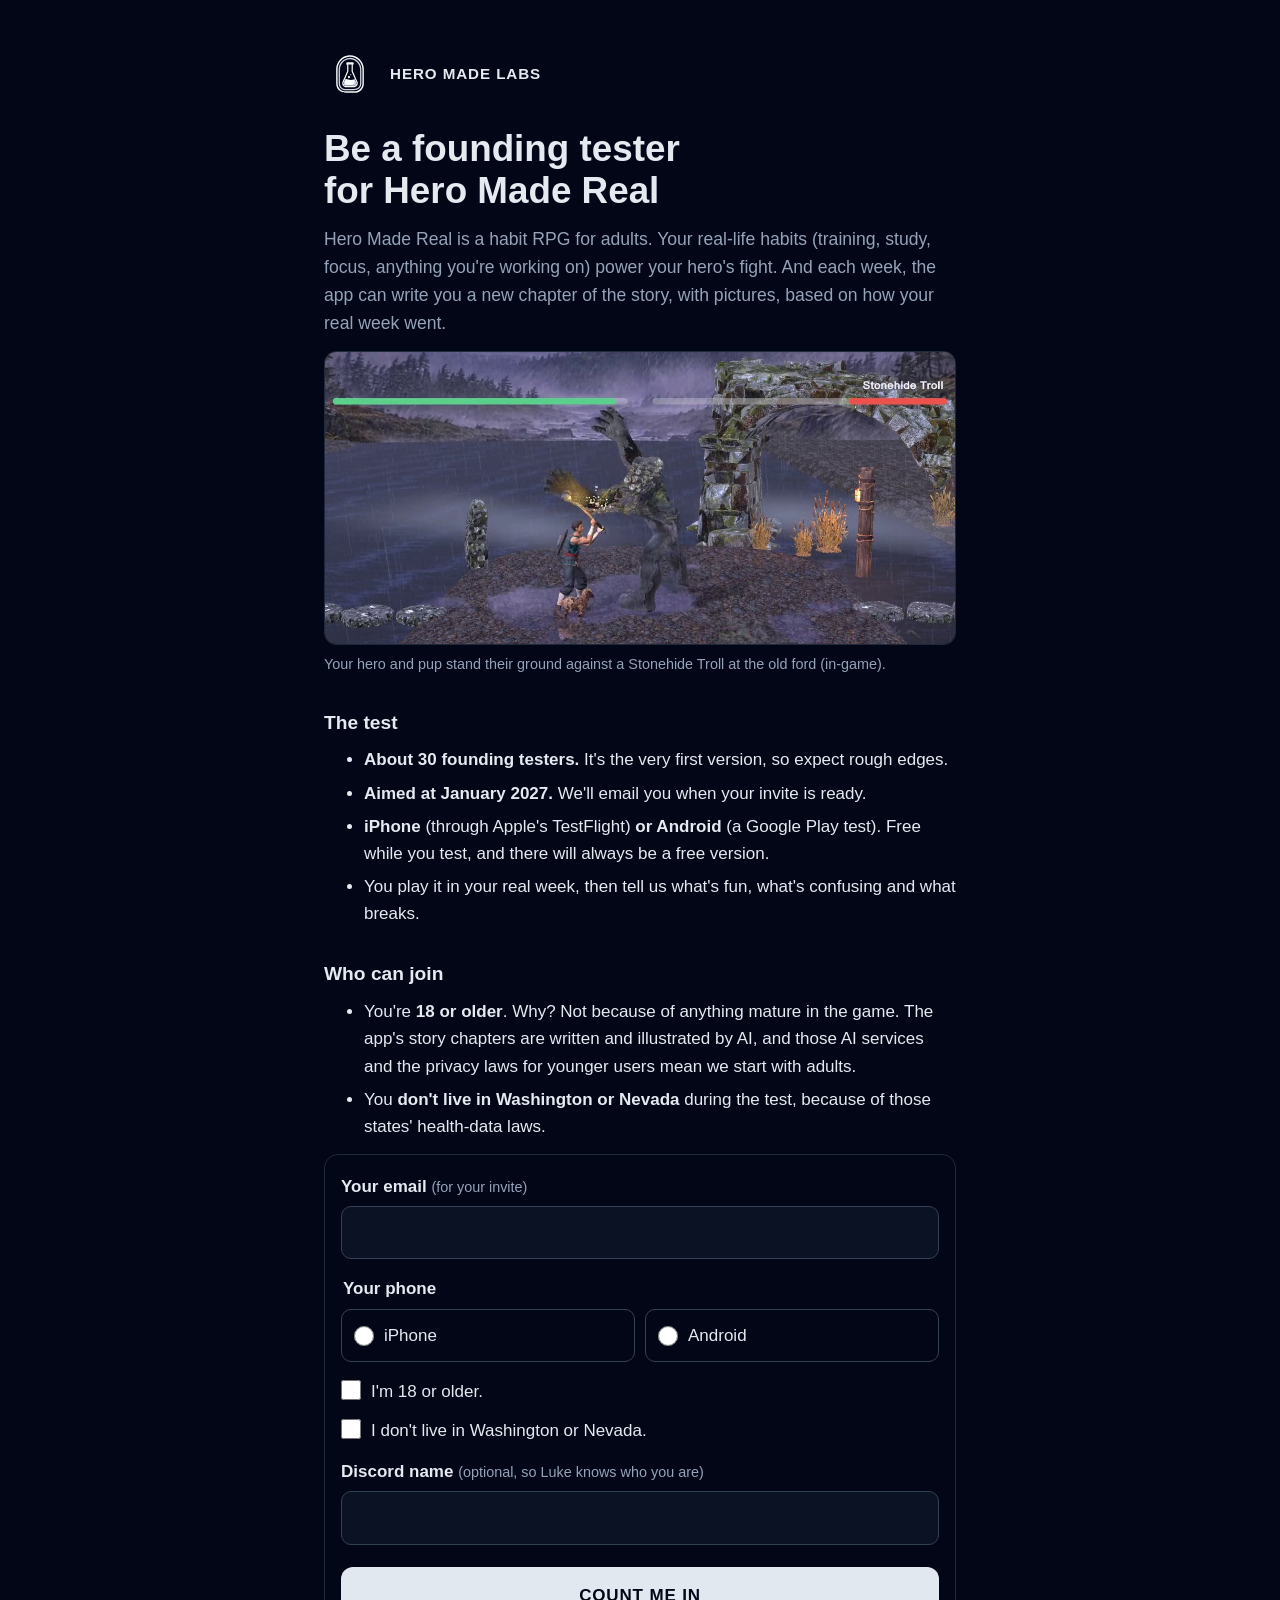
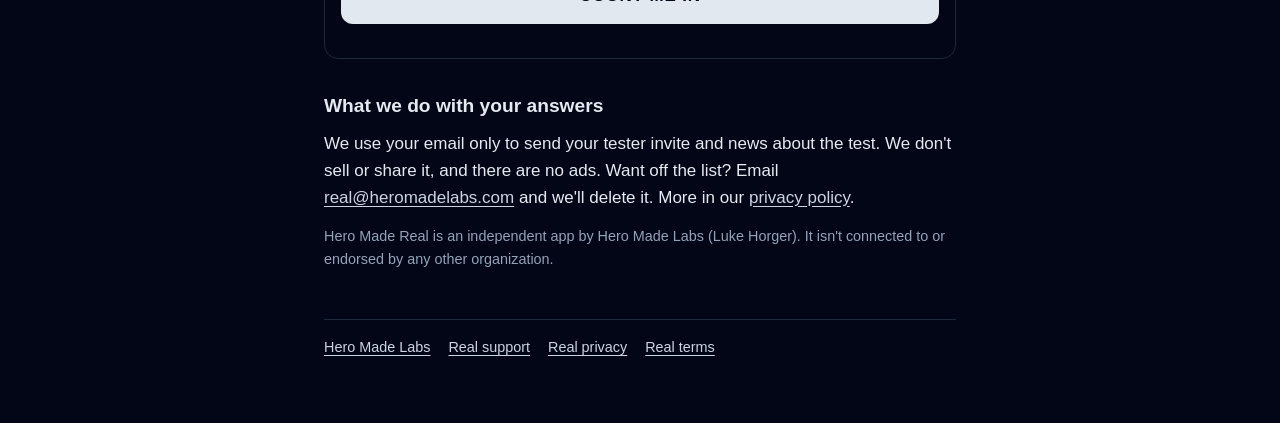
==== real/alpha/index.html @ bc141155 "Real alpha page: there will always be a free version Co-Authored-By: Claude Opus 5.5 <noreply@anthro" ====
<!doctype html>
<html lang="en">
<head>
<meta charset="utf-8">
<meta name="viewport" content="width=device-width, initial-scale=1, viewport-fit=cover">
<title>Hero Made Real: Founding Alpha Testers</title>
<meta name="description" content="Be one of about 30 founding testers for Hero Made Real, a habit RPG for adults. iPhone or Android, aimed at January 2027.">
<link rel="icon" href="/assets/labs-256.png">
<link rel="stylesheet" href="/assets/site.css">
<style>
  .shot { margin: 8px 0 22px; }
  .shot img { width: 100%; height: auto; display: block; border-radius: 12px; border: 1px solid var(--line); }
  .shot figcaption { color: var(--muted); font-size: .9rem; margin-top: 8px; }
  form.signup { border: 1px solid var(--line); border-radius: 14px; padding: 18px 16px 20px; margin: 8px 0 24px; scroll-margin-top: 24px; }
  .field { margin: 0 0 16px; }
  .field > label, fieldset legend { display: block; font-weight: 700; margin-bottom: 6px; }
  .hint { color: var(--muted); font-size: .9rem; font-weight: 400; }
  input[type=email], input[type=text] { width: 100%; font: inherit; color: var(--fg); background: #0b1224; border: 1px solid #334155; border-radius: 10px; padding: 12px 12px; }
  input[type=email]:focus, input[type=text]:focus { outline: 2px solid var(--accent); outline-offset: 1px; }
  fieldset { border: 0; padding: 0; margin: 0 0 16px; }
  .choices { display: flex; gap: 10px; flex-wrap: wrap; }
  .choice { flex: 1 1 140px; display: flex; align-items: center; gap: 10px; border: 1px solid #334155; border-radius: 10px; padding: 12px; cursor: pointer; }
  .check { display: flex; align-items: flex-start; gap: 10px; margin: 0 0 12px; cursor: pointer; }
  .check input, .choice input { width: 20px; height: 20px; margin: 2px 0 0; accent-color: var(--accent); flex: none; }
  .hp { position: absolute; left: -9999px; width: 1px; height: 1px; overflow: hidden; }
  button { width: 100%; font: inherit; font-weight: 800; letter-spacing: .05em; text-transform: uppercase; color: var(--bg); background: var(--accent); border: 0; border-radius: 12px; padding: 15px 16px; cursor: pointer; margin-top: 6px; }
  button:disabled { opacity: .6; cursor: wait; }
  .msg { margin-top: 12px; font-size: .95rem; }
  .msg.err { color: #fca5a5; }
  .done { border: 1px solid #166534; background: #052e16; color: #dcfce7; border-radius: 14px; padding: 18px 16px; margin: 8px 0 24px; scroll-margin-top: 24px; }
  .done strong { display: block; font-size: 1.15rem; margin-bottom: 4px; }
</style>
</head>
<body>
<main class="doc">
  <a class="brand" href="/"><img src="/assets/labs.svg" alt=""><span>Hero Made Labs</span></a>
  <h1>Be a founding tester for Hero Made Real</h1>
  <p class="lede">Hero Made Real is a habit RPG for adults. Your real-life habits (training, study, focus, anything you're working on) power your hero's fight. And each week, the app can write you a new chapter of the story, with pictures, based on how your real week went.</p>

  <figure class="shot">
    <img src="/assets/real-alpha-old-ford.jpg" width="1200" height="555" alt="A hero and a pup face a Stonehide Troll at an old river ford, in-game.">
    <figcaption>Your hero and pup stand their ground against a Stonehide Troll at the old ford (in-game).</figcaption>
  </figure>

  <h2>The test</h2>
  <ul>
    <li><strong>About 30 founding testers.</strong> It's the very first version, so expect rough edges.</li>
    <li><strong>Aimed at January 2027.</strong> We'll email you when your invite is ready.</li>
    <li><strong>iPhone</strong> (through Apple's TestFlight) <strong>or Android</strong> (a Google Play test). Free while you test, and there will always be a free version.</li>
    <li>You play it in your real week, then tell us what's fun, what's confusing and what breaks.</li>
  </ul>

  <h2>Who can join</h2>
  <ul>
    <li>You're <strong>18 or older</strong>. Why? Not because of anything mature in the game. The app's story chapters are written and illustrated by AI, and those AI services and the privacy laws for younger users mean we start with adults.</li>
    <li>You <strong>don't live in Washington or Nevada</strong> during the test, because of those states' health-data laws.</li>
  </ul>

  <form class="signup" id="signup" novalidate>
    <div class="field">
      <label for="email">Your email <span class="hint">(for your invite)</span></label>
      <input id="email" name="email" type="email" autocomplete="email" inputmode="email" maxlength="200" required>
    </div>
    <fieldset>
      <legend>Your phone</legend>
      <div class="choices">
        <label class="choice"><input type="radio" name="device" value="iPhone" required> iPhone</label>
        <label class="choice"><input type="radio" name="device" value="Android"> Android</label>
      </div>
    </fieldset>
    <label class="check"><input type="checkbox" name="adult" value="yes" required> <span>I'm 18 or older.</span></label>
    <label class="check"><input type="checkbox" name="state" value="yes" required> <span>I don't live in Washington or Nevada.</span></label>
    <div class="field" style="margin-top:14px">
      <label for="handle">Discord name <span class="hint">(optional, so Luke knows who you are)</span></label>
      <input id="handle" name="handle" type="text" maxlength="60" autocomplete="off">
    </div>
    <div class="hp" aria-hidden="true"><label>Leave empty <input type="text" name="website" tabindex="-1" autocomplete="off"></label></div>
    <button type="submit" id="send">Count me in</button>
    <p class="msg" id="msg" role="status" aria-live="polite"></p>
  </form>

  <h2>What we do with your answers</h2>
  <p>We use your email only to send your tester invite and news about the test. We don't sell or share it, and there are no ads. Want off the list? Email <a href="mailto:real@heromadelabs.com">real@heromadelabs.com</a> and we'll delete it. More in our <a href="/real/privacy">privacy policy</a>.</p>
  <p class="meta">Hero Made Real is an independent app by Hero Made Labs (Luke Horger). It isn't connected to or endorsed by any other organization.</p>

  <footer><a href="/">Hero Made Labs</a><a href="/real/support">Real support</a><a href="/real/privacy">Real privacy</a><a href="/real/terms">Real terms</a></footer>
</main>
<script>
(function () {
  // Set to the Apps Script web app URL after Luke deploys it (site/drafts/real-alpha-signup-steps.md).
  var ENDPOINT = "https://script.google.com/macros/s/AKfycbxxy-YnBTpzQmFVnXXeDS74-wv6Cw_K1r2LDIna5TyP2qIZPCT2AfkMNe4zVRfI7ucT/exec";
  var form = document.getElementById("signup");
  var btn = document.getElementById("send");
  var msg = document.getElementById("msg");
  var ref = (new URLSearchParams(location.search).get("ref") || "direct").replace(/[^a-z0-9_-]/gi, "").slice(0, 40) || "direct";

  function fail(text, el) {
    msg.className = "msg err";
    msg.textContent = text;
    if (el) el.focus();
    msg.scrollIntoView({ block: "center", behavior: "smooth" });
  }

  form.addEventListener("submit", function (e) {
    e.preventDefault();
    if (btn.disabled) return;
    var email = form.email.value.trim();
    var device = form.querySelector("input[name=device]:checked");
    if (!/^[^\s@]+@[^\s@]+\.[^\s@]{2,}$/.test(email)) return fail("Please enter a valid email.", form.email);
    if (!device) return fail("Please pick iPhone or Android.");
    if (!form.adult.checked) return fail("The test is for adults 18 and older.", form.adult);
    if (!form.state.checked) return fail("Sorry, testers can't live in Washington or Nevada during this test.", form.state);

    var body = new URLSearchParams({
      email: email, device: device.value, adult: "yes", state: "yes",
      handle: form.handle.value.trim().slice(0, 60), ref: ref, website: form.website.value
    });
    btn.disabled = true;
    btn.textContent = "Sending…";
    msg.className = "msg";
    msg.textContent = "";

    fetch(ENDPOINT, { method: "POST", body: body })
      .then(function (r) { return r.json(); })
      .then(function (d) {
        if (!d || !d.ok) throw new Error((d && d.error) || "error");
        var box = document.createElement("div");
        box.className = "done";
        box.setAttribute("role", "status");
        box.setAttribute("tabindex", "-1");
        box.innerHTML = "<strong>You're on the list. Welcome, hero.</strong>" +
          (d.already ? "You were already signed up, so no need to do it again." : "We'll email you when your invite is ready. No need to sign up again.");
        form.replaceWith(box);
        if (document.activeElement) document.activeElement.blur();
        box.scrollIntoView({ block: "center", behavior: "smooth" });
        box.focus({ preventScroll: true });
      })
      .catch(function () {
        btn.disabled = false;
        btn.textContent = "Count me in";
        fail("That didn't go through. Please try again, or email real@heromadelabs.com.");
      });
  });
})();
</script>
</body>
</html>
---- assets/site.css ----
/* heromadelabs.com: one quiet column on the family's near-black, with the Labs silver accent. */
:root { --bg: #020617; --fg: #e5e9f0; --muted: #94a3b8; --line: #1e293b; --accent: #e2e8f0; --link: #cbd5e1; }
* { box-sizing: border-box; }
html { -webkit-text-size-adjust: 100%; }
body { margin: 0; background: var(--bg); color: var(--fg); font: 17px/1.6 -apple-system, BlinkMacSystemFont, "Segoe UI", Inter, sans-serif; }
main { max-width: 42rem; margin: 0 auto; padding: 48px max(20px, env(safe-area-inset-right, 0px)) 64px max(20px, env(safe-area-inset-left, 0px)); }
a { color: var(--link); text-underline-offset: 3px; }
a:focus-visible { outline: 2px solid var(--accent); outline-offset: 2px; }
.brand { display: flex; align-items: center; gap: 14px; margin-bottom: 28px; text-decoration: none; color: var(--fg); }
.brand img { width: 52px; height: 52px; border-radius: 12px; }
.brand span { font-weight: 800; letter-spacing: .06em; text-transform: uppercase; font-size: .95rem; }
h1 { font-size: clamp(1.7rem, 5vw, 2.3rem); line-height: 1.15; margin: 0 0 12px; text-wrap: balance; }
h2 { font-size: 1.2rem; margin: 32px 0 8px; }
h3 { font-size: 1.02rem; margin: 22px 0 6px; }
p, ul, ol { margin: 0 0 14px; }
li { margin-bottom: 6px; }
.lede { color: var(--muted); font-size: 1.1rem; }
.meta { color: var(--muted); font-size: .9rem; }
.apps { list-style: none; padding: 0; display: grid; gap: 12px; margin: 24px 0; }
.apps li { border: 1px solid var(--line); border-radius: 12px; padding: 14px 16px; }
.apps b { display: block; }
footer { margin-top: 48px; padding-top: 16px; border-top: 1px solid var(--line); color: var(--muted); font-size: .9rem; display: flex; flex-wrap: wrap; gap: 6px 18px; }
.doc ul ul { margin: 6px 0 0; }
.table { overflow-x: auto; margin: 0 0 16px; }
.table table { border-collapse: collapse; width: 100%; font-size: .92rem; }
.table th, .table td { border: 1px solid var(--line); padding: 8px 10px; text-align: left; vertical-align: top; }
.table th { color: var(--accent); }
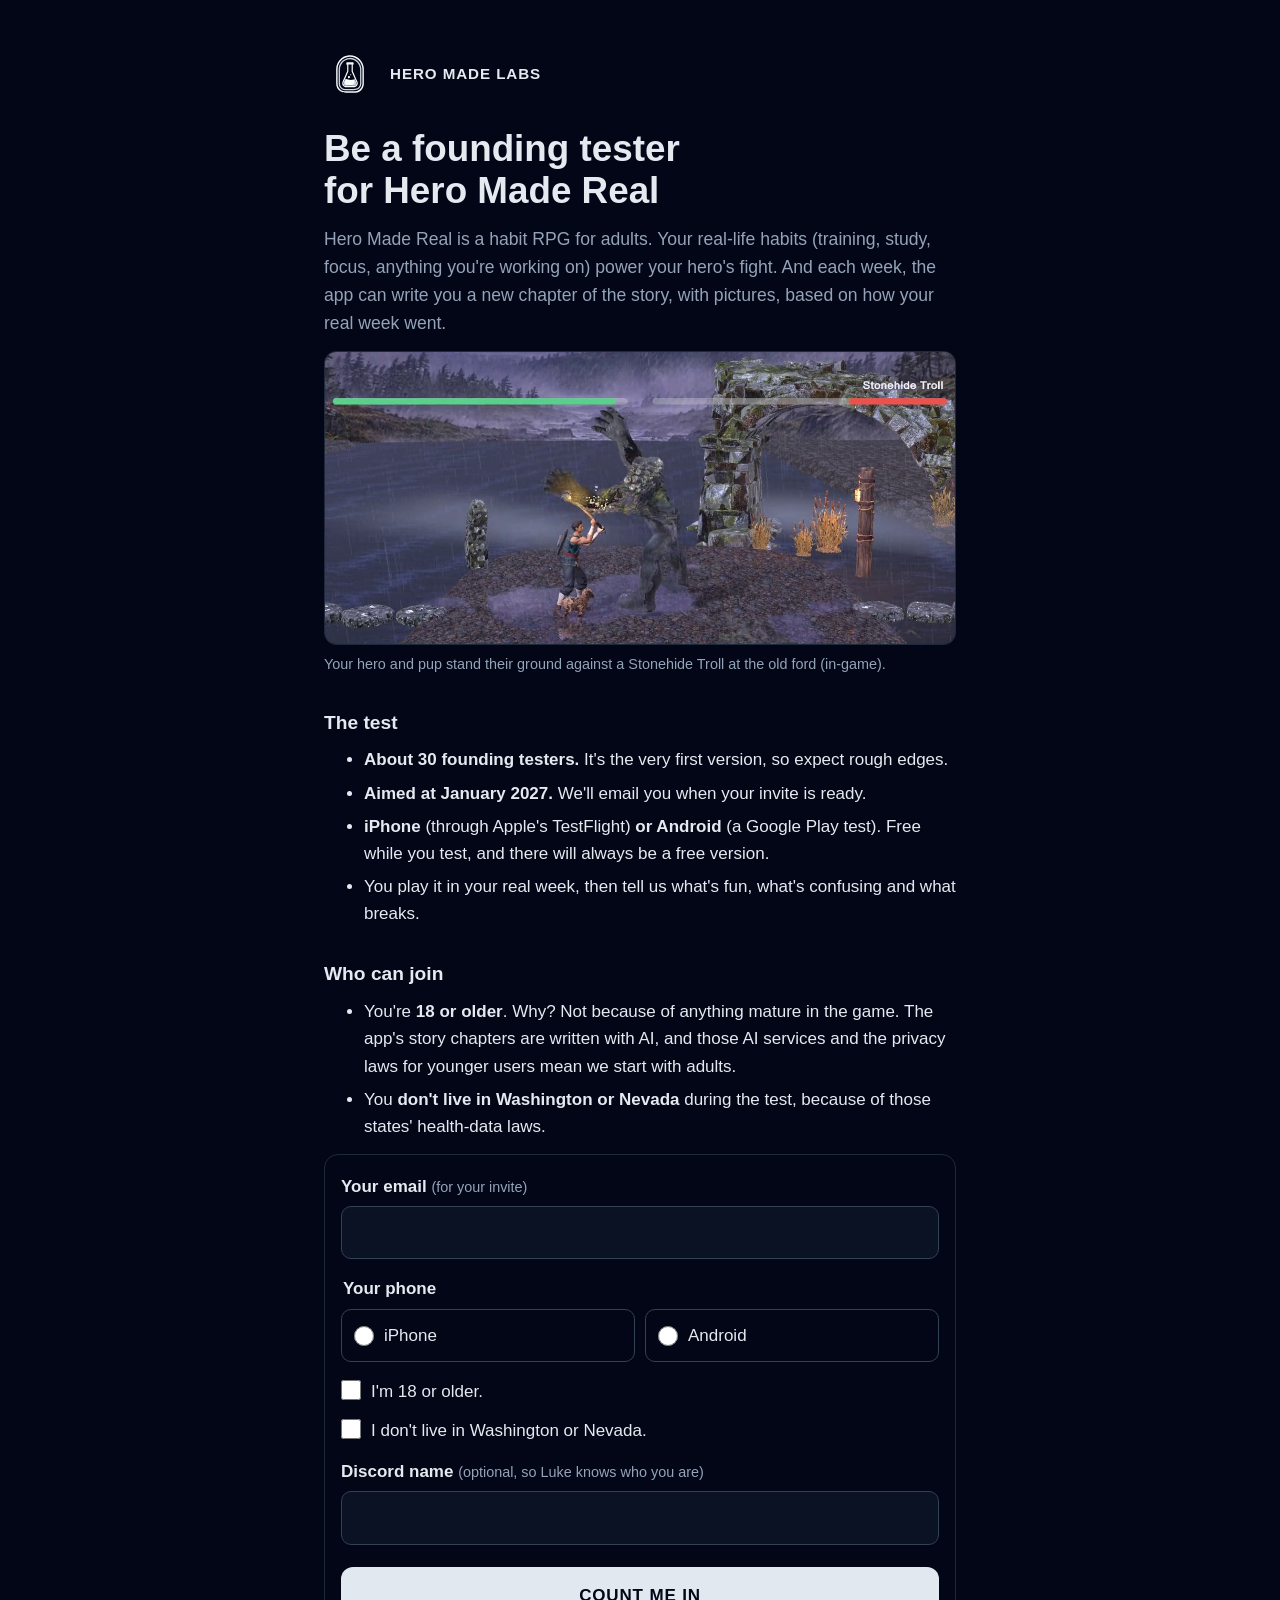
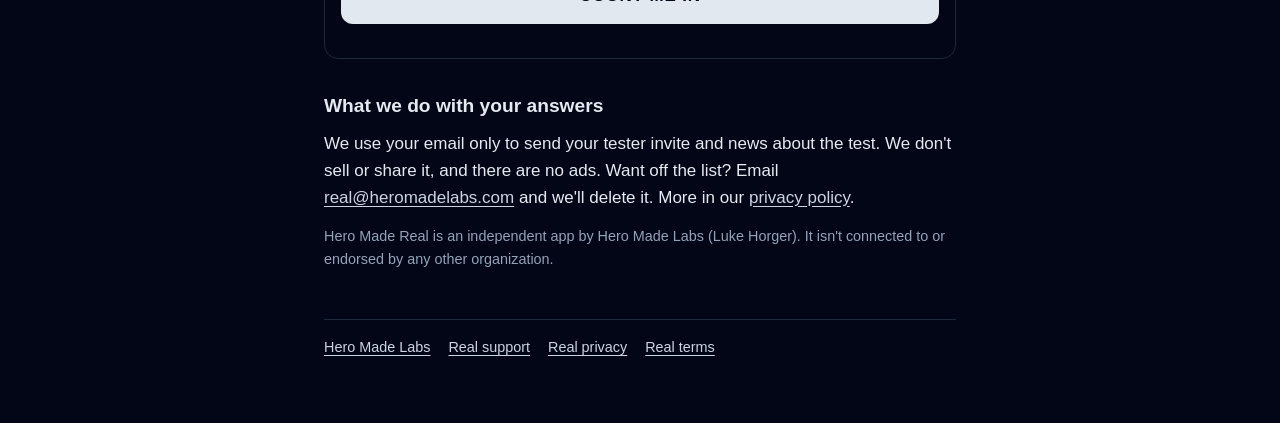
==== commit 3feef562: "Real alpha page: story chapters are written with AI Co-Authored-By: Claude Opus 5.5 <noreply@anthrop" ====
--- a/real/alpha/index.html
+++ b/real/alpha/index.html
@@ -52,7 +52,7 @@
 
   <h2>Who can join</h2>
   <ul>
-    <li>You're <strong>18 or older</strong>. Why? Not because of anything mature in the game. The app's story chapters are written and illustrated by AI, and those AI services and the privacy laws for younger users mean we start with adults.</li>
+    <li>You're <strong>18 or older</strong>. Why? Not because of anything mature in the game. The app's story chapters are written with AI, and those AI services and the privacy laws for younger users mean we start with adults.</li>
     <li>You <strong>don't live in Washington or Nevada</strong> during the test, because of those states' health-data laws.</li>
   </ul>
 
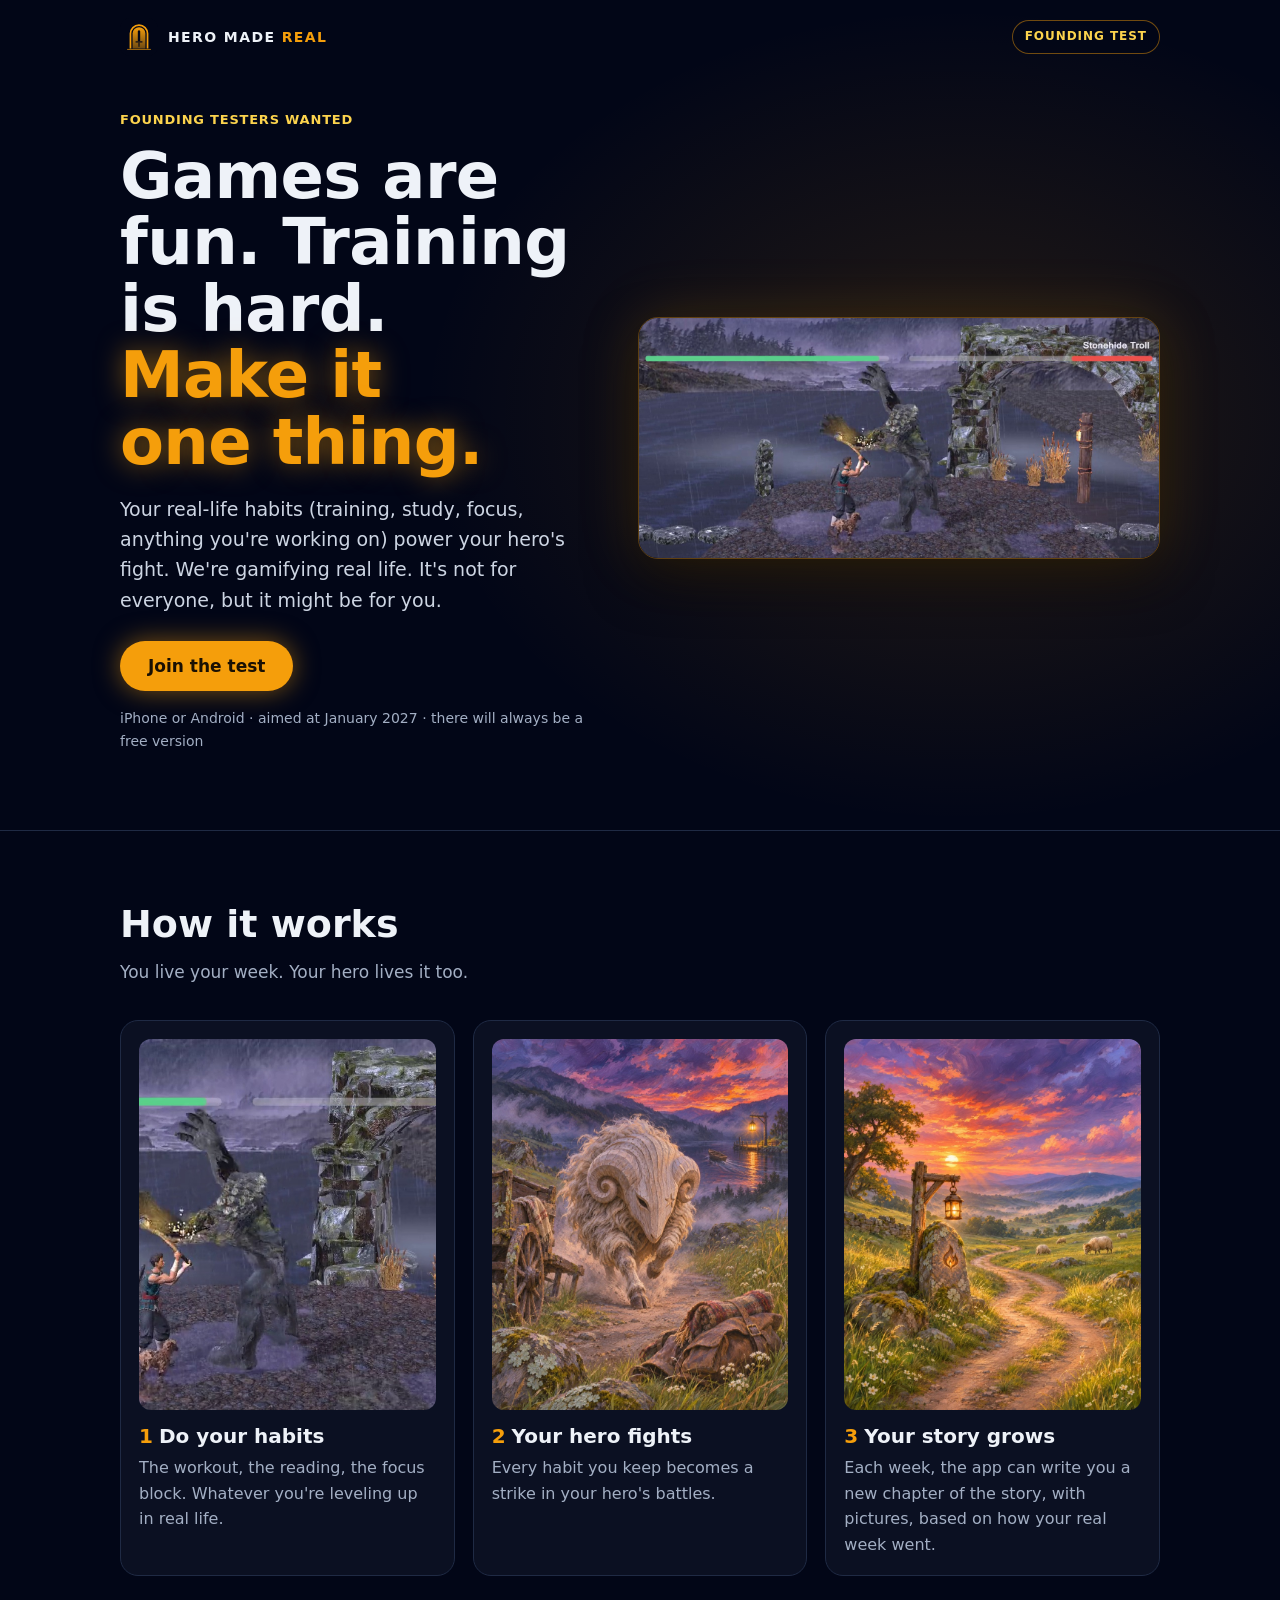
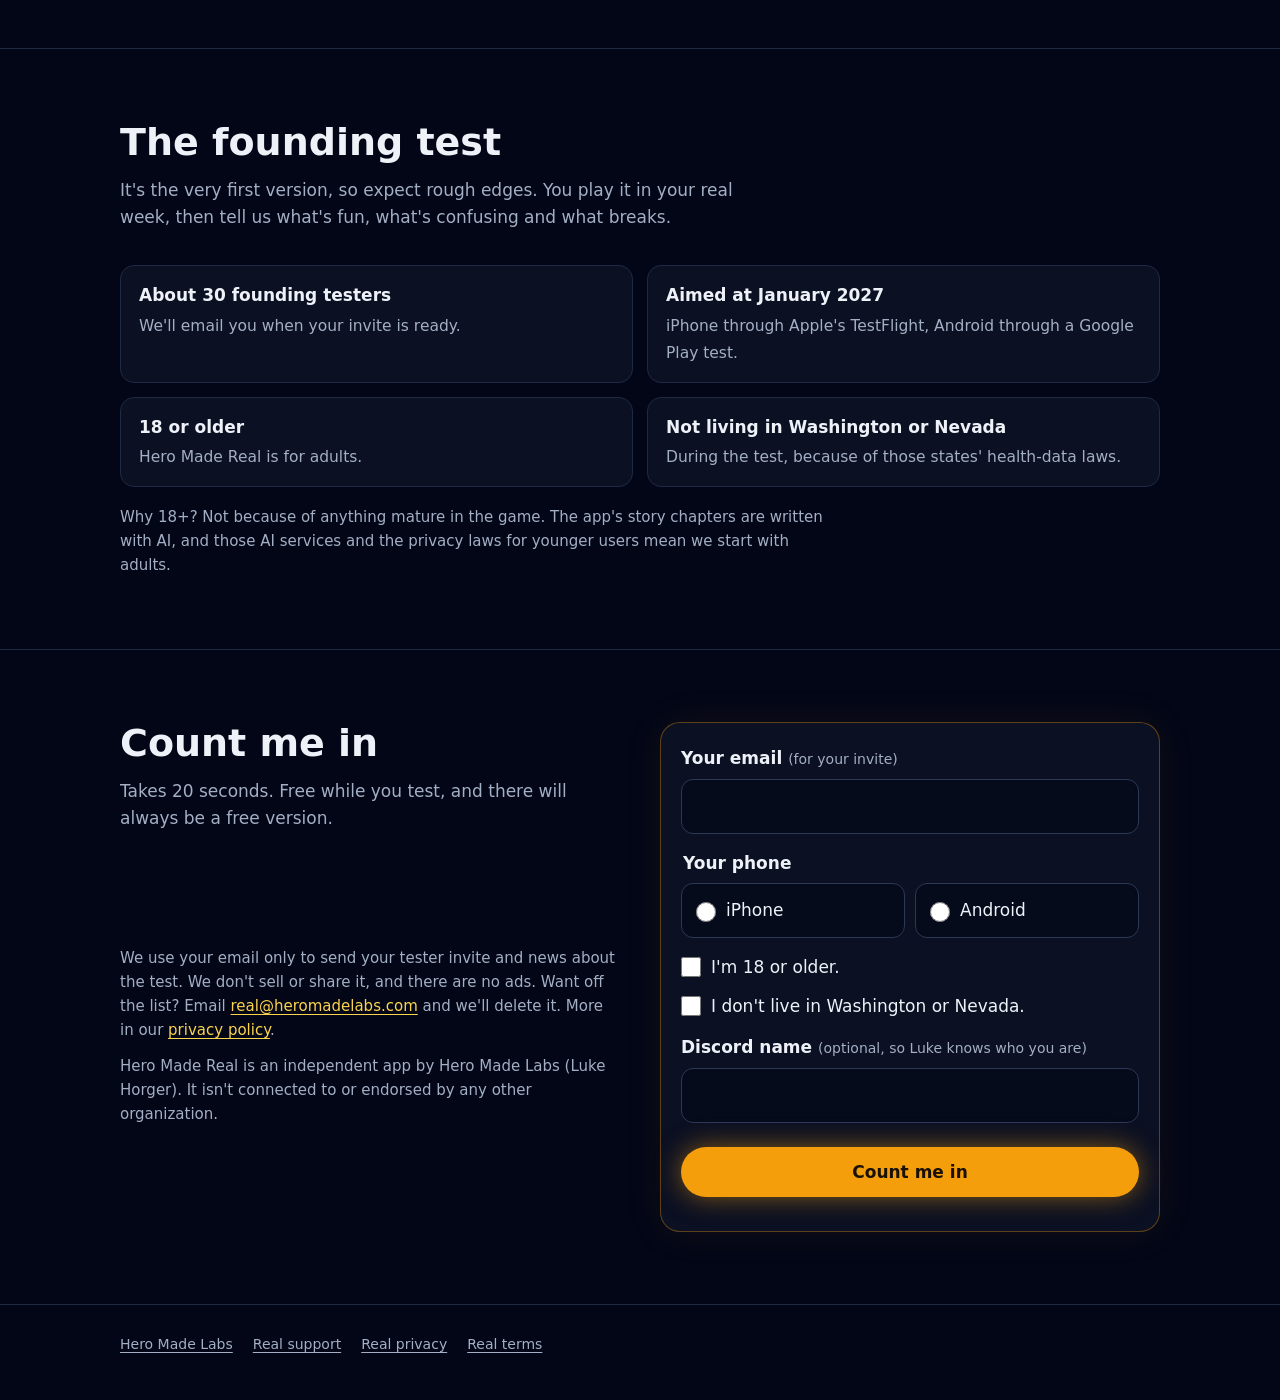
==== commit bfa5779a: "Real alpha page: redesign in Real gold with fight hero, how-it-works cards and form card Co-Authored" ====
--- a/real/alpha/index.html
+++ b/real/alpha/index.html
@@ -3,91 +3,208 @@
 <head>
 <meta charset="utf-8">
 <meta name="viewport" content="width=device-width, initial-scale=1, viewport-fit=cover">
-<title>Hero Made Real: Founding Alpha Testers</title>
-<meta name="description" content="Be one of about 30 founding testers for Hero Made Real, a habit RPG for adults. iPhone or Android, aimed at January 2027.">
+<title>Hero Made Real: Founding Testers</title>
+<meta name="description" content="Games are fun. Training your body and mind can be hard. Hero Made Real makes your real-life habits power your hero. Be one of about 30 founding testers.">
+<meta property="og:title" content="Hero Made Real: founding testers wanted">
+<meta property="og:description" content="Your real-life habits power your hero's fight. iPhone or Android, aimed at January 2027.">
+<meta property="og:image" content="https://heromadelabs.com/real/alpha/img/battle-wide.jpg">
+<meta name="theme-color" content="#020617">
 <link rel="icon" href="/assets/labs-256.png">
-<link rel="stylesheet" href="/assets/site.css">
 <style>
-  .shot { margin: 8px 0 22px; }
-  .shot img { width: 100%; height: auto; display: block; border-radius: 12px; border: 1px solid var(--line); }
-  .shot figcaption { color: var(--muted); font-size: .9rem; margin-top: 8px; }
-  form.signup { border: 1px solid var(--line); border-radius: 14px; padding: 18px 16px 20px; margin: 8px 0 24px; scroll-margin-top: 24px; }
+  :root {
+    --bg: #020617; --panel: #0b1022; --panel2: #0f1630; --line: #1f2a44;
+    --gold: #f59e0b; --gold-soft: #fcd34d; --text: #eef2f8; --muted: #a3afc4;
+  }
+  * { box-sizing: border-box; }
+  @media (prefers-reduced-motion: no-preference) { html { scroll-behavior: smooth; } }
+  html { -webkit-text-size-adjust: 100%; }
+  body { margin: 0; background: var(--bg); color: var(--text); font: 17px/1.6 -apple-system, BlinkMacSystemFont, "SF Pro Text", "Segoe UI", Inter, system-ui, sans-serif; }
+  a { color: var(--gold-soft); text-underline-offset: 3px; }
+  :focus-visible { outline: 3px solid var(--gold-soft); outline-offset: 3px; }
+  .wrap { max-width: 1080px; margin: 0 auto; padding: 0 max(20px, env(safe-area-inset-left, 0px)); }
+
+  header { position: absolute; inset: 0 0 auto 0; z-index: 3; }
+  header .wrap { display: flex; align-items: center; justify-content: space-between; padding-top: 18px; }
+  .mark { display: flex; align-items: center; gap: 10px; color: var(--text); text-decoration: none; }
+  .mark svg { width: 38px; height: 38px; border-radius: 9px; }
+  .wordmark { font-weight: 800; letter-spacing: .1em; font-size: 14px; }
+  .wordmark span { color: var(--gold); }
+  .pill { font-size: 12px; font-weight: 700; letter-spacing: .08em; text-transform: uppercase; color: var(--gold-soft); border: 1px solid rgba(245,158,11,.45); border-radius: 999px; padding: 6px 12px; background: rgba(2,6,23,.55); }
+
+  .hero { position: relative; min-height: 86vh; display: flex; align-items: center; background: radial-gradient(60% 70% at 75% 50%, rgba(245,158,11,.14), transparent 70%); }
+  .hero .wrap { position: relative; width: 100%; padding-top: 110px; padding-bottom: 64px; display: grid; grid-template-columns: 1fr 1.1fr; gap: 44px; align-items: center; }
+  .hero-copy { max-width: 560px; }
+  .hero-shot { width: 100%; height: auto; display: block; border-radius: 20px; border: 1px solid rgba(245,158,11,.35); box-shadow: 0 0 60px rgba(245,158,11,.18), 0 20px 50px rgba(0,0,0,.5); }
+  .kicker { color: var(--gold-soft); font-weight: 700; letter-spacing: .06em; text-transform: uppercase; font-size: 13px; margin: 0 0 12px; }
+  h1 { font-size: clamp(38px, 7vw, 64px); line-height: 1.04; margin: 0 0 18px; font-weight: 800; letter-spacing: -.01em; text-wrap: balance; }
+  h1 em { font-style: normal; color: var(--gold); text-shadow: 0 0 28px rgba(245,158,11,.55); }
+  .sub { font-size: 19px; color: #cdd5e3; margin: 0 0 26px; max-width: 540px; }
+  .btn { display: inline-block; background: var(--gold); color: #1a1003; font: inherit; font-weight: 800; line-height: 1.2; text-decoration: none; padding: 15px 28px; border-radius: 999px; border: 0; cursor: pointer; box-shadow: 0 0 26px rgba(245,158,11,.5); }
+  .btn:hover { background: #fbbf24; }
+  .small { margin-top: 16px; font-size: 14px; color: var(--muted); }
+
+  section { padding: 72px 0; border-top: 1px solid var(--line); }
+  h2 { font-size: clamp(26px, 4.4vw, 38px); line-height: 1.15; margin: 0 0 12px; text-wrap: balance; }
+  .lead { color: var(--muted); max-width: 640px; margin: 0 0 34px; }
+
+  .steps { display: grid; grid-template-columns: repeat(3, 1fr); gap: 18px; }
+  .card { background: var(--panel); border: 1px solid var(--line); border-radius: 18px; padding: 18px; }
+  .card img { width: 100%; display: block; border-radius: 12px; margin-bottom: 14px; aspect-ratio: 4 / 5; object-fit: cover; background: var(--panel2); }
+  .card h3 { margin: 0 0 6px; font-size: 20px; line-height: 1.25; }
+  .card p { margin: 0; color: var(--muted); font-size: 16px; }
+  .num { color: var(--gold); font-weight: 800; margin-right: 6px; }
+
+  .facts { list-style: none; padding: 0; margin: 0; display: grid; grid-template-columns: repeat(2, 1fr); gap: 14px; }
+  .facts li { background: var(--panel); border: 1px solid var(--line); border-radius: 14px; padding: 16px 18px; }
+  .facts b { display: block; font-size: 17px; margin-bottom: 2px; }
+  .facts span { color: var(--muted); font-size: 15.5px; }
+  .why { color: var(--muted); font-size: 15px; margin: 18px 0 0; max-width: 720px; }
+
+  .join { display: grid; grid-template-columns: 1fr 1fr; grid-template-areas: "head form" "priv form"; gap: 0 40px; align-items: start; }
+  .jhead { grid-area: head; } form.signup, .done { grid-area: form; } .privacy { grid-area: priv; }
+  form.signup, .done { background: var(--panel); border: 1px solid rgba(245,158,11,.35); border-radius: 20px; padding: 22px 20px; box-shadow: 0 0 40px rgba(245,158,11,.08); scroll-margin-top: 24px; }
   .field { margin: 0 0 16px; }
   .field > label, fieldset legend { display: block; font-weight: 700; margin-bottom: 6px; }
-  .hint { color: var(--muted); font-size: .9rem; font-weight: 400; }
-  input[type=email], input[type=text] { width: 100%; font: inherit; color: var(--fg); background: #0b1224; border: 1px solid #334155; border-radius: 10px; padding: 12px 12px; }
-  input[type=email]:focus, input[type=text]:focus { outline: 2px solid var(--accent); outline-offset: 1px; }
+  .hint { color: var(--muted); font-size: 14px; font-weight: 400; }
+  input[type=email], input[type=text] { width: 100%; font: inherit; color: var(--text); background: #060b1c; border: 1px solid #2c3858; border-radius: 12px; padding: 13px 14px; }
+  input[type=email]:focus, input[type=text]:focus { outline: 2px solid var(--gold); outline-offset: 1px; }
   fieldset { border: 0; padding: 0; margin: 0 0 16px; }
-  .choices { display: flex; gap: 10px; flex-wrap: wrap; }
-  .choice { flex: 1 1 140px; display: flex; align-items: center; gap: 10px; border: 1px solid #334155; border-radius: 10px; padding: 12px; cursor: pointer; }
+  .choices { display: flex; gap: 10px; }
+  .choice { flex: 1; display: flex; align-items: center; gap: 10px; border: 1px solid #2c3858; border-radius: 12px; padding: 13px 14px; cursor: pointer; background: #060b1c; }
+  .choice:has(input:checked) { border-color: var(--gold); box-shadow: 0 0 0 1px var(--gold) inset; }
   .check { display: flex; align-items: flex-start; gap: 10px; margin: 0 0 12px; cursor: pointer; }
-  .check input, .choice input { width: 20px; height: 20px; margin: 2px 0 0; accent-color: var(--accent); flex: none; }
+  .check input, .choice input { width: 20px; height: 20px; margin: 3px 0 0; accent-color: var(--gold); flex: none; }
   .hp { position: absolute; left: -9999px; width: 1px; height: 1px; overflow: hidden; }
-  button { width: 100%; font: inherit; font-weight: 800; letter-spacing: .05em; text-transform: uppercase; color: var(--bg); background: var(--accent); border: 0; border-radius: 12px; padding: 15px 16px; cursor: pointer; margin-top: 6px; }
-  button:disabled { opacity: .6; cursor: wait; }
-  .msg { margin-top: 12px; font-size: .95rem; }
+  form .btn { width: 100%; margin-top: 8px; font-size: 17px; }
+  .btn:disabled { opacity: .6; cursor: wait; }
+  .msg { margin: 12px 0 0; font-size: 15px; }
   .msg.err { color: #fca5a5; }
-  .done { border: 1px solid #166534; background: #052e16; color: #dcfce7; border-radius: 14px; padding: 18px 16px; margin: 8px 0 24px; scroll-margin-top: 24px; }
-  .done strong { display: block; font-size: 1.15rem; margin-bottom: 4px; }
+  .done { border-color: #16a34a; background: #052e16; color: #dcfce7; }
+  .done strong { display: block; font-size: 20px; margin-bottom: 4px; }
+  .privacy { color: var(--muted); font-size: 15px; }
+  .privacy p { margin: 0 0 12px; }
+
+  footer { border-top: 1px solid var(--line); padding: 28px 0 44px; color: var(--muted); font-size: 14px; }
+  footer .wrap { display: flex; flex-wrap: wrap; gap: 8px 20px; }
+  footer a { color: var(--muted); }
+
+  @media (max-width: 760px) {
+    .hero { min-height: 0; display: block; background: url(img/battle-wide.jpg) 46% 0 / auto 52vh no-repeat var(--bg); }
+    .hero::before { content: ""; position: absolute; inset: 0; background: linear-gradient(180deg, rgba(2,6,23,.5) 0, rgba(2,6,23,0) 14vh, rgba(2,6,23,0) 34vh, var(--bg) 52vh); }
+    .hero .wrap { display: block; padding-top: 44vh; padding-bottom: 44px; }
+    .hero-shot { display: none; }
+    .pill { display: none; }
+    .steps { grid-template-columns: 1fr; }
+    .card { display: grid; grid-template-columns: 112px 1fr; gap: 14px; align-items: center; padding: 14px; }
+    .card img { margin: 0; aspect-ratio: 1 / 1; }
+    .facts { grid-template-columns: 1fr; }
+    .join { grid-template-columns: 1fr; grid-template-areas: "head" "form" "priv"; gap: 0; } .privacy { margin-top: 24px; }
+    section { padding: 56px 0; }
+  }
 </style>
 </head>
 <body>
-<main class="doc">
-  <a class="brand" href="/"><img src="/assets/labs.svg" alt=""><span>Hero Made Labs</span></a>
-  <h1>Be a founding tester for Hero Made Real</h1>
-  <p class="lede">Hero Made Real is a habit RPG for adults. Your real-life habits (training, study, focus, anything you're working on) power your hero's fight. And each week, the app can write you a new chapter of the story, with pictures, based on how your real week went.</p>
-
-  <figure class="shot">
-    <img src="/assets/real-alpha-old-ford.jpg" width="1200" height="555" alt="A hero and a pup face a Stonehide Troll at an old river ford, in-game.">
-    <figcaption>Your hero and pup stand their ground against a Stonehide Troll at the old ford (in-game).</figcaption>
-  </figure>
-
-  <h2>The test</h2>
-  <ul>
-    <li><strong>About 30 founding testers.</strong> It's the very first version, so expect rough edges.</li>
-    <li><strong>Aimed at January 2027.</strong> We'll email you when your invite is ready.</li>
-    <li><strong>iPhone</strong> (through Apple's TestFlight) <strong>or Android</strong> (a Google Play test). Free while you test, and there will always be a free version.</li>
-    <li>You play it in your real week, then tell us what's fun, what's confusing and what breaks.</li>
-  </ul>
-
-  <h2>Who can join</h2>
-  <ul>
-    <li>You're <strong>18 or older</strong>. Why? Not because of anything mature in the game. The app's story chapters are written with AI, and those AI services and the privacy laws for younger users mean we start with adults.</li>
-    <li>You <strong>don't live in Washington or Nevada</strong> during the test, because of those states' health-data laws.</li>
-  </ul>
-
-  <form class="signup" id="signup" novalidate>
-    <div class="field">
-      <label for="email">Your email <span class="hint">(for your invite)</span></label>
-      <input id="email" name="email" type="email" autocomplete="email" inputmode="email" maxlength="200" required>
-    </div>
-    <fieldset>
-      <legend>Your phone</legend>
-      <div class="choices">
-        <label class="choice"><input type="radio" name="device" value="iPhone" required> iPhone</label>
-        <label class="choice"><input type="radio" name="device" value="Android"> Android</label>
-      </div>
-    </fieldset>
-    <label class="check"><input type="checkbox" name="adult" value="yes" required> <span>I'm 18 or older.</span></label>
-    <label class="check"><input type="checkbox" name="state" value="yes" required> <span>I don't live in Washington or Nevada.</span></label>
-    <div class="field" style="margin-top:14px">
-      <label for="handle">Discord name <span class="hint">(optional, so Luke knows who you are)</span></label>
-      <input id="handle" name="handle" type="text" maxlength="60" autocomplete="off">
-    </div>
-    <div class="hp" aria-hidden="true"><label>Leave empty <input type="text" name="website" tabindex="-1" autocomplete="off"></label></div>
-    <button type="submit" id="send">Count me in</button>
-    <p class="msg" id="msg" role="status" aria-live="polite"></p>
-  </form>
-
-  <h2>What we do with your answers</h2>
-  <p>We use your email only to send your tester invite and news about the test. We don't sell or share it, and there are no ads. Want off the list? Email <a href="mailto:real@heromadelabs.com">real@heromadelabs.com</a> and we'll delete it. More in our <a href="/real/privacy">privacy policy</a>.</p>
-  <p class="meta">Hero Made Real is an independent app by Hero Made Labs (Luke Horger). It isn't connected to or endorsed by any other organization.</p>
-
-  <footer><a href="/">Hero Made Labs</a><a href="/real/support">Real support</a><a href="/real/privacy">Real privacy</a><a href="/real/terms">Real terms</a></footer>
+<header>
+  <div class="wrap">
+    <a class="mark" href="/" aria-label="Hero Made Labs home">
+      <svg viewBox="0 0 1024 1024" aria-hidden="true"><defs><linearGradient id="door" x1="0" y1="0" x2="0" y2="1"><stop offset="0" stop-color="#f59e0b"/><stop offset="1" stop-color="#f59e0b" stop-opacity=".45"/></linearGradient></defs><rect width="1024" height="1024" fill="#020617"/><path d="M340,820 L340,420 A172,172 0 0 1 684,420 L684,820 Z" fill="url(#door)"/><polygon points="512,318 544,362 544,628 480,628 480,362" fill="#020617"/><rect x="420" y="628" width="184" height="32" fill="#020617"/><rect x="496" y="660" width="32" height="76" fill="#020617"/><circle cx="512" cy="756" r="22" fill="#020617"/><path d="M282,820 L282,420 A230,230 0 0 1 742,420 L742,820" fill="none" stroke="#f59e0b" stroke-width="46"/><path d="M192,847 L832,847" stroke="#f59e0b" stroke-width="18"/></svg>
+      <span class="wordmark">HERO MADE <span>REAL</span></span>
+    </a>
+    <span class="pill">Founding test</span>
+  </div>
+</header>
+
+<main>
+  <div class="hero">
+    <div class="wrap">
+      <div class="hero-copy">
+        <p class="kicker">Founding testers wanted</p>
+        <h1>Games are fun. Training is hard. <em>Make it one thing.</em></h1>
+        <p class="sub">Your real-life habits (training, study, focus, anything you're working on) power your hero's fight. We're gamifying real life. It's not for everyone, but it might be for you.</p>
+        <a class="btn" href="#join">Join the test</a>
+        <p class="small">iPhone or Android · aimed at January 2027 · there will always be a free version</p>
+      </div>
+      <img class="hero-shot" src="img/battle-wide.jpg" width="1600" height="740" alt="In-game: a hero and a pup stand their ground against a Stonehide Troll at an old river ford.">
+    </div>
+  </div>
+
+  <section>
+    <div class="wrap">
+      <h2>How it works</h2>
+      <p class="lead">You live your week. Your hero lives it too.</p>
+      <div class="steps">
+        <div class="card">
+          <img src="img/battle-wide.jpg" alt="A hero and a pup face a Stonehide Troll at an old river ford." loading="lazy" style="object-position: 60% center">
+          <div><h3><span class="num">1</span>Do your habits</h3><p>The workout, the reading, the focus block. Whatever you're leveling up in real life.</p></div>
+        </div>
+        <div class="card">
+          <img src="img/story-ram.jpg" alt="A masked ram charges down a road." loading="lazy">
+          <div><h3><span class="num">2</span>Your hero fights</h3><p>Every habit you keep becomes a strike in your hero's battles.</p></div>
+        </div>
+        <div class="card">
+          <img src="img/story-road.jpg" alt="A long road through a fantasy land at dusk." loading="lazy">
+          <div><h3><span class="num">3</span>Your story grows</h3><p>Each week, the app can write you a new chapter of the story, with pictures, based on how your real week went.</p></div>
+        </div>
+      </div>
+    </div>
+  </section>
+
+  <section>
+    <div class="wrap">
+      <h2>The founding test</h2>
+      <p class="lead">It's the very first version, so expect rough edges. You play it in your real week, then tell us what's fun, what's confusing and what breaks.</p>
+      <ul class="facts">
+        <li><b>About 30 founding testers</b><span>We'll email you when your invite is ready.</span></li>
+        <li><b>Aimed at January 2027</b><span>iPhone through Apple's TestFlight, Android through a Google Play test.</span></li>
+        <li><b>18 or older</b><span>Hero Made Real is for adults.</span></li>
+        <li><b>Not living in Washington or Nevada</b><span>During the test, because of those states' health-data laws.</span></li>
+      </ul>
+      <p class="why">Why 18+? Not because of anything mature in the game. The app's story chapters are written with AI, and those AI services and the privacy laws for younger users mean we start with adults.</p>
+    </div>
+  </section>
+
+  <section id="join">
+    <div class="wrap join">
+      <div class="jhead">
+        <h2>Count me in</h2>
+        <p class="lead" style="margin-bottom:20px">Takes 20 seconds. Free while you test, and there will always be a free version.</p>
+      </div>
+      <form class="signup" id="signup" novalidate>
+        <div class="field">
+          <label for="email">Your email <span class="hint">(for your invite)</span></label>
+          <input id="email" name="email" type="email" autocomplete="email" inputmode="email" maxlength="200" required>
+        </div>
+        <fieldset>
+          <legend>Your phone</legend>
+          <div class="choices">
+            <label class="choice"><input type="radio" name="device" value="iPhone" required> iPhone</label>
+            <label class="choice"><input type="radio" name="device" value="Android"> Android</label>
+          </div>
+        </fieldset>
+        <label class="check"><input type="checkbox" name="adult" value="yes" required> <span>I'm 18 or older.</span></label>
+        <label class="check"><input type="checkbox" name="state" value="yes" required> <span>I don't live in Washington or Nevada.</span></label>
+        <div class="field" style="margin-top:14px">
+          <label for="handle">Discord name <span class="hint">(optional, so Luke knows who you are)</span></label>
+          <input id="handle" name="handle" type="text" maxlength="60" autocomplete="off">
+        </div>
+        <div class="hp" aria-hidden="true"><label>Leave empty <input type="text" name="website" tabindex="-1" autocomplete="off"></label></div>
+        <button class="btn" type="submit" id="send">Count me in</button>
+        <p class="msg" id="msg" role="status" aria-live="polite"></p>
+      </form>
+      <div class="privacy">
+          <p>We use your email only to send your tester invite and news about the test. We don't sell or share it, and there are no ads. Want off the list? Email <a href="mailto:real@heromadelabs.com">real@heromadelabs.com</a> and we'll delete it. More in our <a href="/real/privacy">privacy policy</a>.</p>
+          <p>Hero Made Real is an independent app by Hero Made Labs (Luke Horger). It isn't connected to or endorsed by any other organization.</p>
+      </div>
+    </div>
+  </section>
 </main>
+
+<footer>
+  <div class="wrap"><a href="/">Hero Made Labs</a><a href="/real/support">Real support</a><a href="/real/privacy">Real privacy</a><a href="/real/terms">Real terms</a></div>
+</footer>
+
 <script>
 (function () {
-  // Set to the Apps Script web app URL after Luke deploys it (site/drafts/real-alpha-signup-steps.md).
   var ENDPOINT = "https://script.google.com/macros/s/AKfycbxxy-YnBTpzQmFVnXXeDS74-wv6Cw_K1r2LDIna5TyP2qIZPCT2AfkMNe4zVRfI7ucT/exec";
   var form = document.getElementById("signup");
   var btn = document.getElementById("send");
@@ -98,7 +215,7 @@
     msg.className = "msg err";
     msg.textContent = text;
     if (el) el.focus();
-    msg.scrollIntoView({ block: "center", behavior: "smooth" });
+    msg.scrollIntoView({ block: "center", behavior: "instant" });
   }
 
   form.addEventListener("submit", function (e) {
@@ -132,7 +249,7 @@
           (d.already ? "You were already signed up, so no need to do it again." : "We'll email you when your invite is ready. No need to sign up again.");
         form.replaceWith(box);
         if (document.activeElement) document.activeElement.blur();
-        box.scrollIntoView({ block: "center", behavior: "smooth" });
+        box.scrollIntoView({ block: "center", behavior: "instant" });
         box.focus({ preventScroll: true });
       })
       .catch(function () {
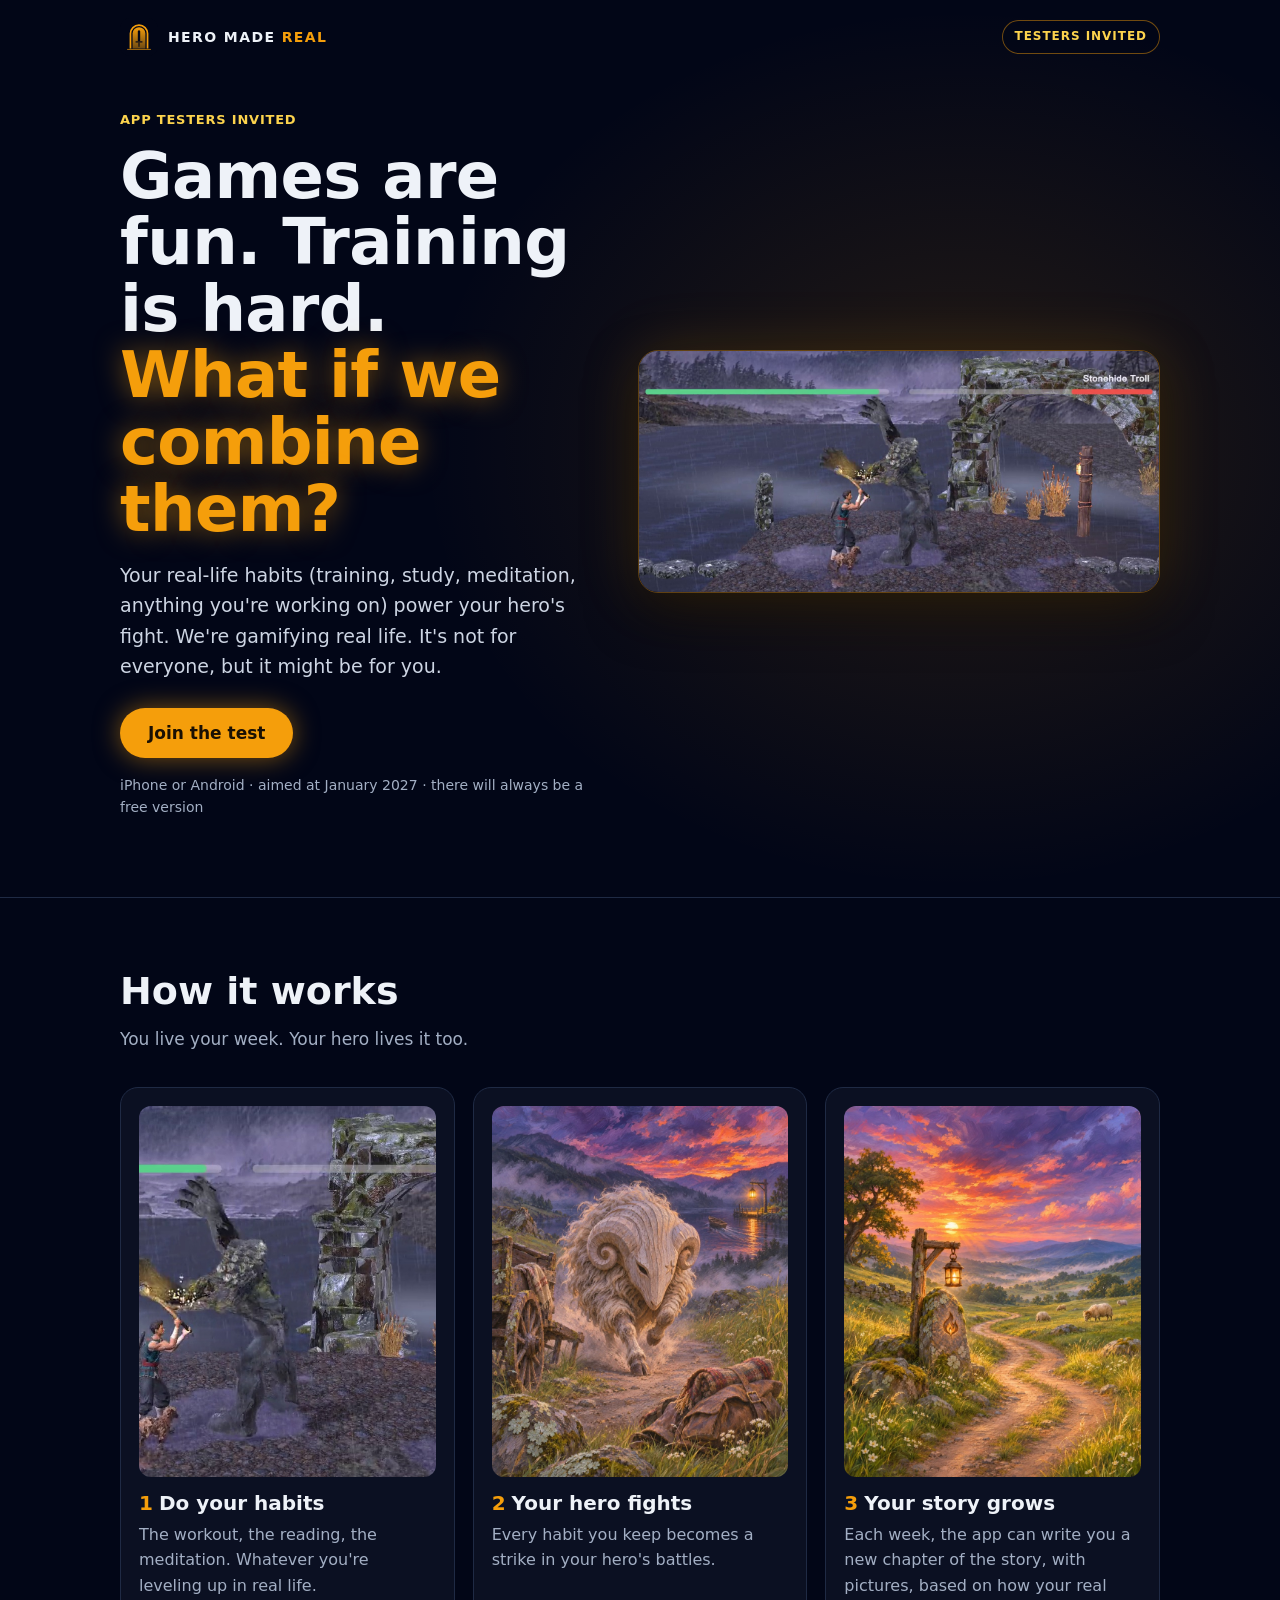
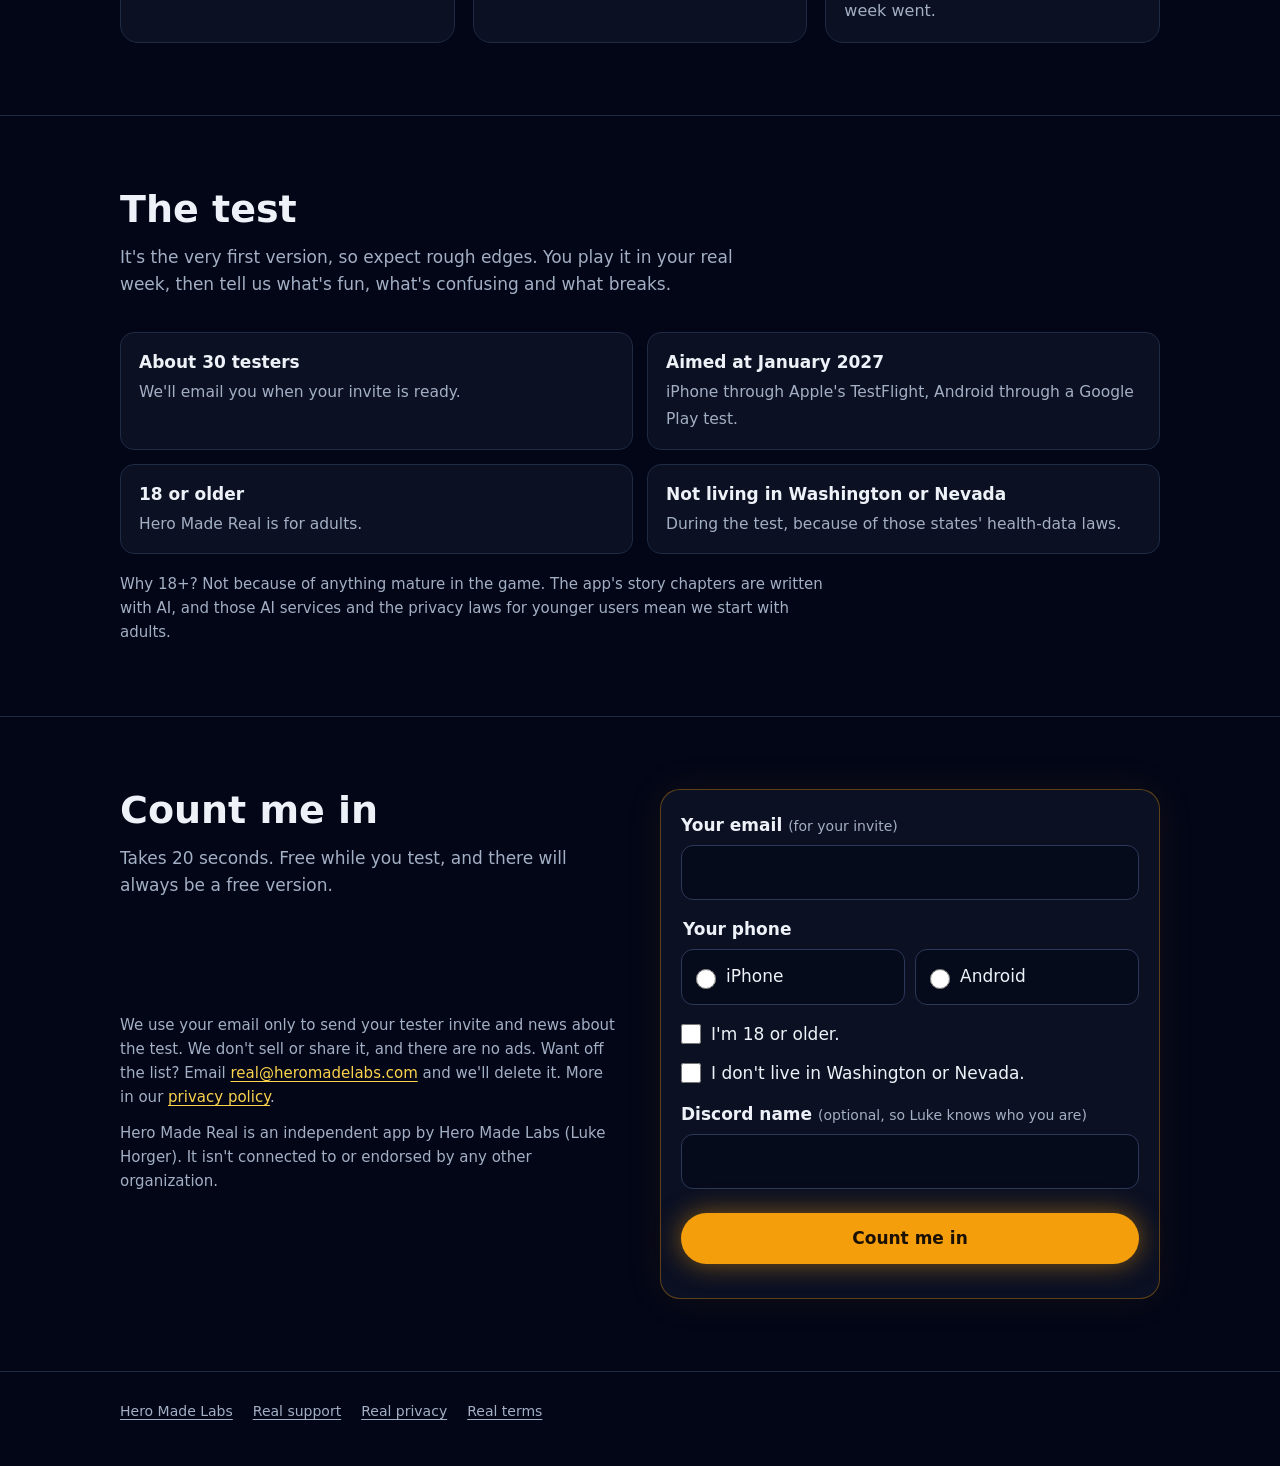
==== commit 7b5b772e: "Real alpha page: app testers invited, new headline, meditation Co-Authored-By: Claude Opus 5.5 <nore" ====
--- a/real/alpha/index.html
+++ b/real/alpha/index.html
@@ -3,9 +3,9 @@
 <head>
 <meta charset="utf-8">
 <meta name="viewport" content="width=device-width, initial-scale=1, viewport-fit=cover">
-<title>Hero Made Real: Founding Testers</title>
-<meta name="description" content="Games are fun. Training your body and mind can be hard. Hero Made Real makes your real-life habits power your hero. Be one of about 30 founding testers.">
-<meta property="og:title" content="Hero Made Real: founding testers wanted">
+<title>Hero Made Real: App Testers Invited</title>
+<meta name="description" content="Games are fun. Training your body and mind can be hard. Hero Made Real makes your real-life habits power your hero. App testers invited: about 30 spots.">
+<meta property="og:title" content="Hero Made Real: app testers invited">
 <meta property="og:description" content="Your real-life habits power your hero's fight. iPhone or Android, aimed at January 2027.">
 <meta property="og:image" content="https://heromadelabs.com/real/alpha/img/battle-wide.jpg">
 <meta name="theme-color" content="#020617">
@@ -110,7 +110,7 @@
       <svg viewBox="0 0 1024 1024" aria-hidden="true"><defs><linearGradient id="door" x1="0" y1="0" x2="0" y2="1"><stop offset="0" stop-color="#f59e0b"/><stop offset="1" stop-color="#f59e0b" stop-opacity=".45"/></linearGradient></defs><rect width="1024" height="1024" fill="#020617"/><path d="M340,820 L340,420 A172,172 0 0 1 684,420 L684,820 Z" fill="url(#door)"/><polygon points="512,318 544,362 544,628 480,628 480,362" fill="#020617"/><rect x="420" y="628" width="184" height="32" fill="#020617"/><rect x="496" y="660" width="32" height="76" fill="#020617"/><circle cx="512" cy="756" r="22" fill="#020617"/><path d="M282,820 L282,420 A230,230 0 0 1 742,420 L742,820" fill="none" stroke="#f59e0b" stroke-width="46"/><path d="M192,847 L832,847" stroke="#f59e0b" stroke-width="18"/></svg>
       <span class="wordmark">HERO MADE <span>REAL</span></span>
     </a>
-    <span class="pill">Founding test</span>
+    <span class="pill">Testers invited</span>
   </div>
 </header>
 
@@ -118,9 +118,9 @@
   <div class="hero">
     <div class="wrap">
       <div class="hero-copy">
-        <p class="kicker">Founding testers wanted</p>
-        <h1>Games are fun. Training is hard. <em>Make it one thing.</em></h1>
-        <p class="sub">Your real-life habits (training, study, focus, anything you're working on) power your hero's fight. We're gamifying real life. It's not for everyone, but it might be for you.</p>
+        <p class="kicker">App testers invited</p>
+        <h1>Games are fun. Training is hard. <em>What if we combine them?</em></h1>
+        <p class="sub">Your real-life habits (training, study, meditation, anything you're working on) power your hero's fight. We're gamifying real life. It's not for everyone, but it might be for you.</p>
         <a class="btn" href="#join">Join the test</a>
         <p class="small">iPhone or Android · aimed at January 2027 · there will always be a free version</p>
       </div>
@@ -135,7 +135,7 @@
       <div class="steps">
         <div class="card">
           <img src="img/battle-wide.jpg" alt="A hero and a pup face a Stonehide Troll at an old river ford." loading="lazy" style="object-position: 60% center">
-          <div><h3><span class="num">1</span>Do your habits</h3><p>The workout, the reading, the focus block. Whatever you're leveling up in real life.</p></div>
+          <div><h3><span class="num">1</span>Do your habits</h3><p>The workout, the reading, the meditation. Whatever you're leveling up in real life.</p></div>
         </div>
         <div class="card">
           <img src="img/story-ram.jpg" alt="A masked ram charges down a road." loading="lazy">
@@ -151,10 +151,10 @@
 
   <section>
     <div class="wrap">
-      <h2>The founding test</h2>
+      <h2>The test</h2>
       <p class="lead">It's the very first version, so expect rough edges. You play it in your real week, then tell us what's fun, what's confusing and what breaks.</p>
       <ul class="facts">
-        <li><b>About 30 founding testers</b><span>We'll email you when your invite is ready.</span></li>
+        <li><b>About 30 testers</b><span>We'll email you when your invite is ready.</span></li>
         <li><b>Aimed at January 2027</b><span>iPhone through Apple's TestFlight, Android through a Google Play test.</span></li>
         <li><b>18 or older</b><span>Hero Made Real is for adults.</span></li>
         <li><b>Not living in Washington or Nevada</b><span>During the test, because of those states' health-data laws.</span></li>
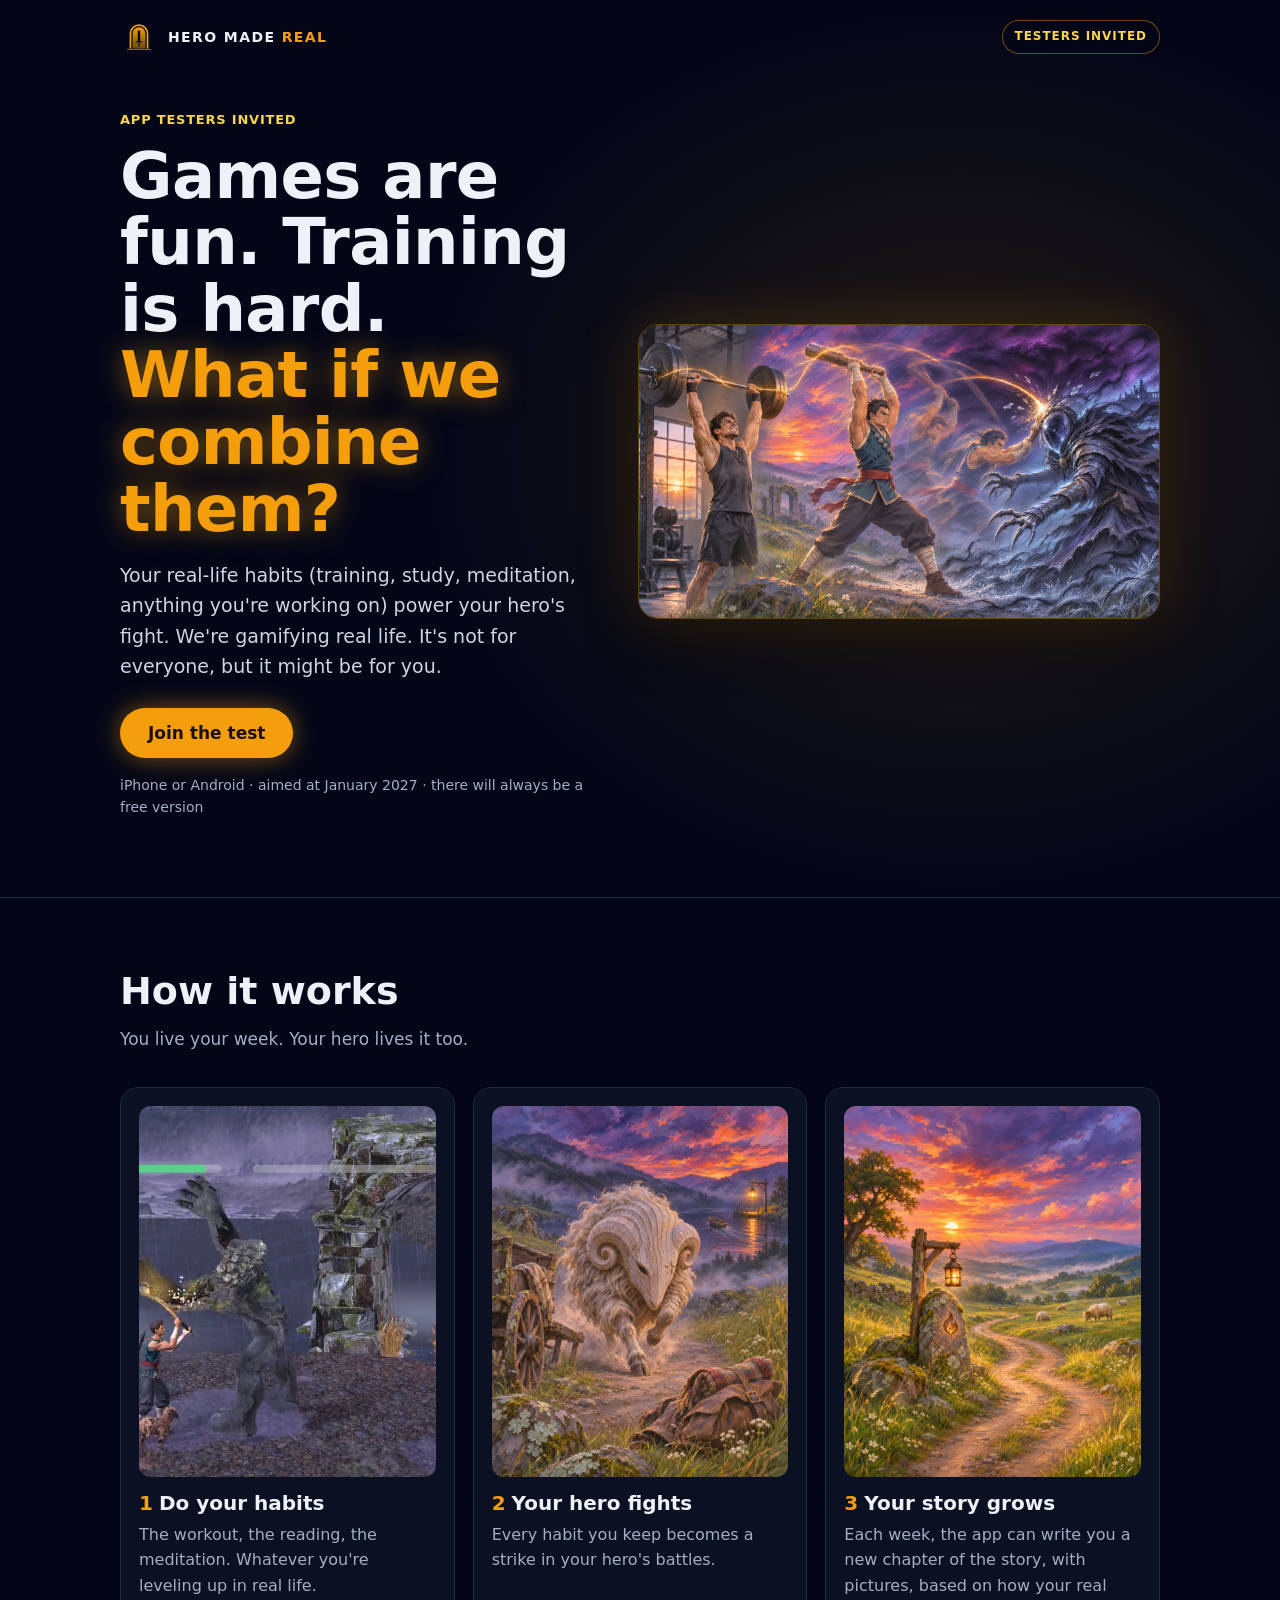
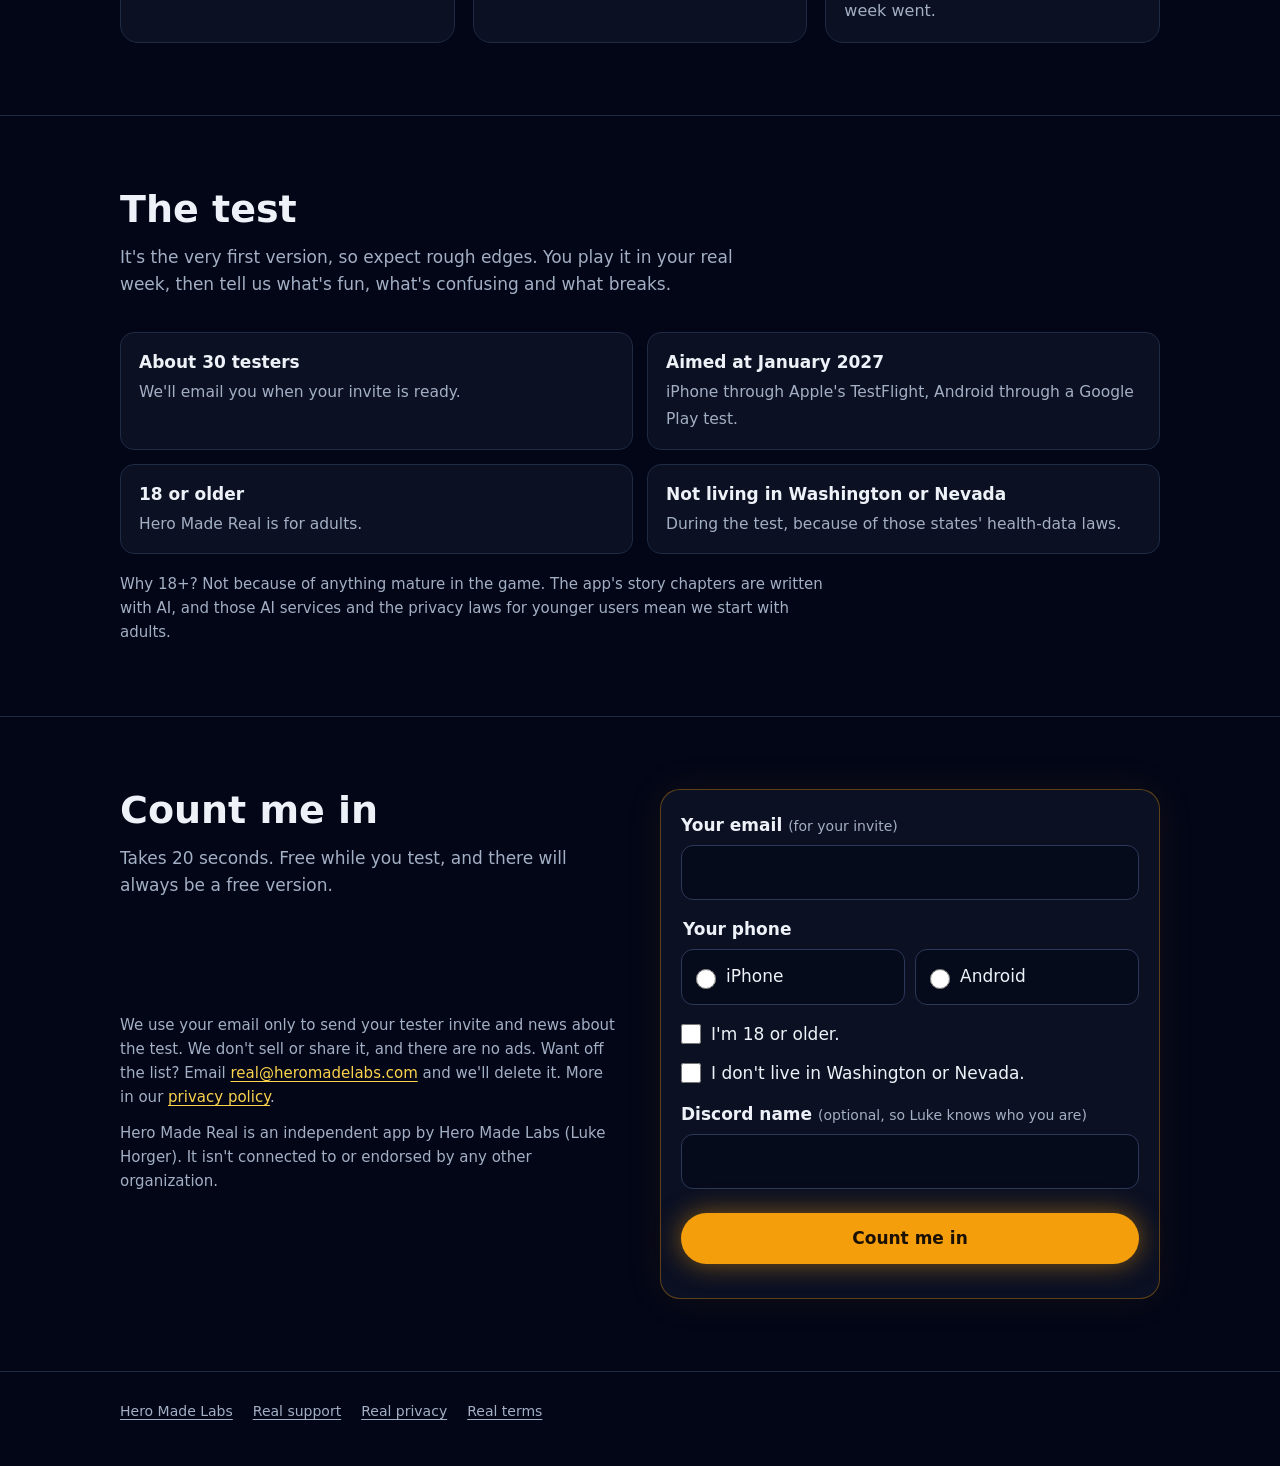
==== commit 3219b4cf: "Real alpha page: lift-to-strike opening image Co-Authored-By: Claude Opus 5.5 <noreply@anthropic.com" ====
--- a/real/alpha/index.html
+++ b/real/alpha/index.html
@@ -7,7 +7,7 @@
 <meta name="description" content="Games are fun. Training your body and mind can be hard. Hero Made Real makes your real-life habits power your hero. App testers invited: about 30 spots.">
 <meta property="og:title" content="Hero Made Real: app testers invited">
 <meta property="og:description" content="Your real-life habits power your hero's fight. iPhone or Android, aimed at January 2027.">
-<meta property="og:image" content="https://heromadelabs.com/real/alpha/img/battle-wide.jpg">
+<meta property="og:image" content="https://heromadelabs.com/real/alpha/img/hero-lift-wide.jpg">
 <meta name="theme-color" content="#020617">
 <link rel="icon" href="/assets/labs-256.png">
 <style>
@@ -89,10 +89,9 @@
   footer a { color: var(--muted); }
 
   @media (max-width: 760px) {
-    .hero { min-height: 0; display: block; background: url(img/battle-wide.jpg) 46% 0 / auto 52vh no-repeat var(--bg); }
-    .hero::before { content: ""; position: absolute; inset: 0; background: linear-gradient(180deg, rgba(2,6,23,.5) 0, rgba(2,6,23,0) 14vh, rgba(2,6,23,0) 34vh, var(--bg) 52vh); }
-    .hero .wrap { display: block; padding-top: 44vh; padding-bottom: 44px; }
-    .hero-shot { display: none; }
+    .hero { min-height: 0; display: block; }
+    .hero .wrap { display: flex; flex-direction: column-reverse; gap: 26px; padding-top: 76px; padding-bottom: 44px; }
+    .hero-shot { border-radius: 16px; }
     .pill { display: none; }
     .steps { grid-template-columns: 1fr; }
     .card { display: grid; grid-template-columns: 112px 1fr; gap: 14px; align-items: center; padding: 14px; }
@@ -124,7 +123,10 @@
         <a class="btn" href="#join">Join the test</a>
         <p class="small">iPhone or Android · aimed at January 2027 · there will always be a free version</p>
       </div>
-      <img class="hero-shot" src="img/battle-wide.jpg" width="1600" height="740" alt="In-game: a hero and a pup stand their ground against a Stonehide Troll at an old river ford.">
+      <picture>
+        <source media="(max-width: 760px)" srcset="img/hero-lift-tall.jpg">
+        <img class="hero-shot" src="img/hero-lift-wide.jpg" alt="A person presses a barbell in a gym at sunrise; a gold thread of light carries the lift into their hero's overhead strike, which shatters an evil Hollow.">
+      </picture>
     </div>
   </div>
 
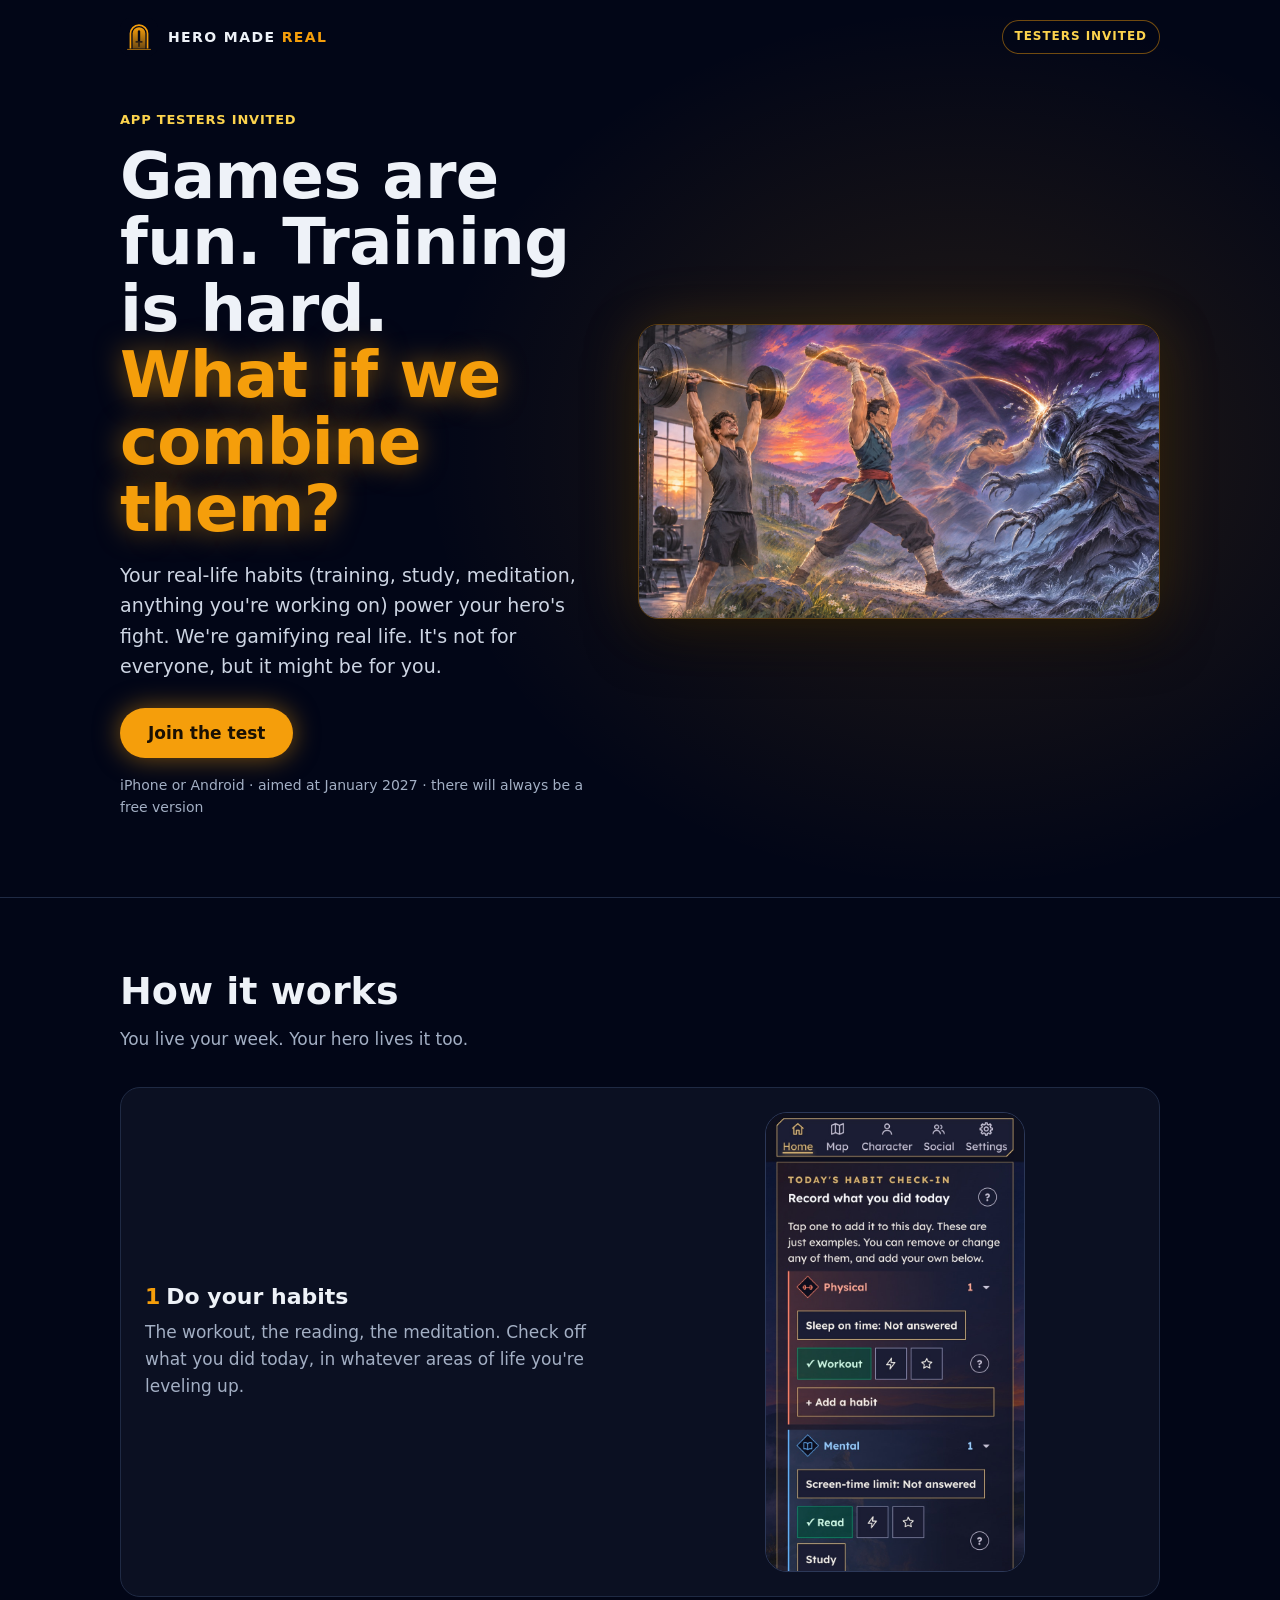
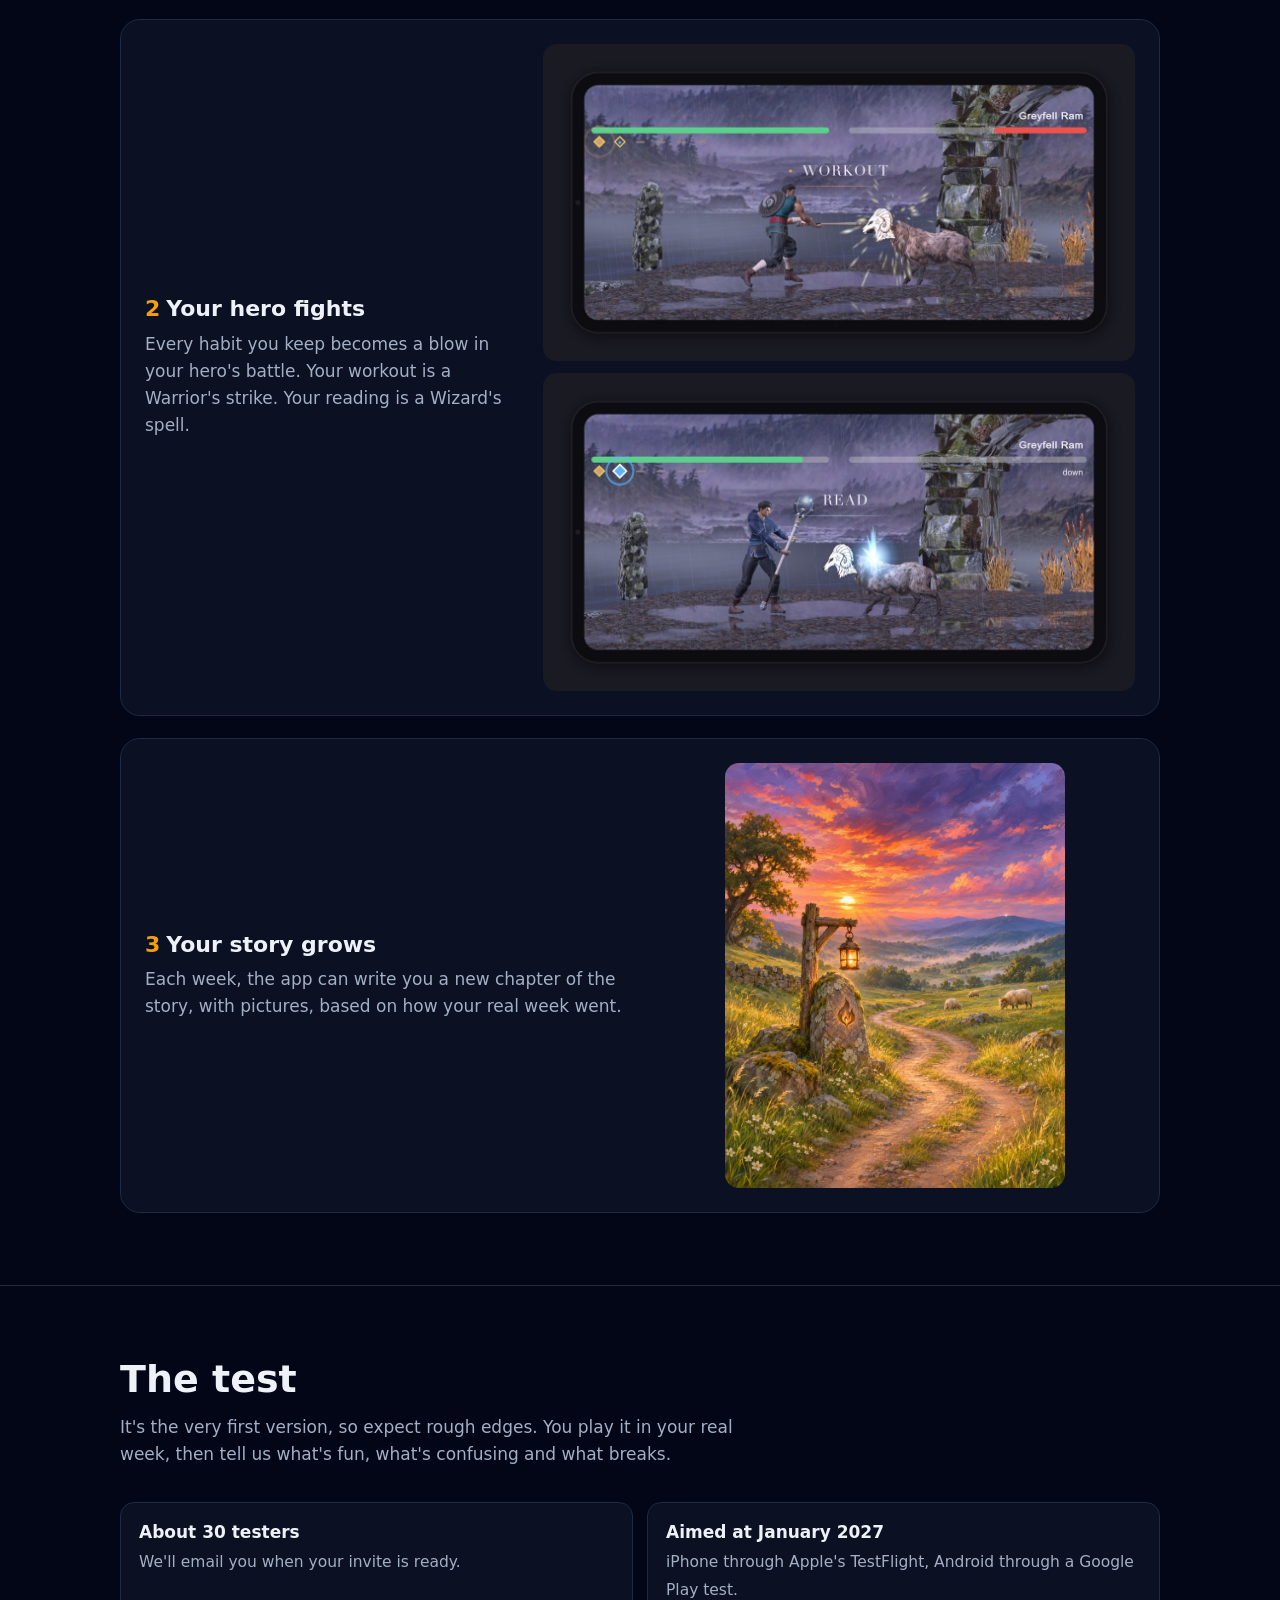
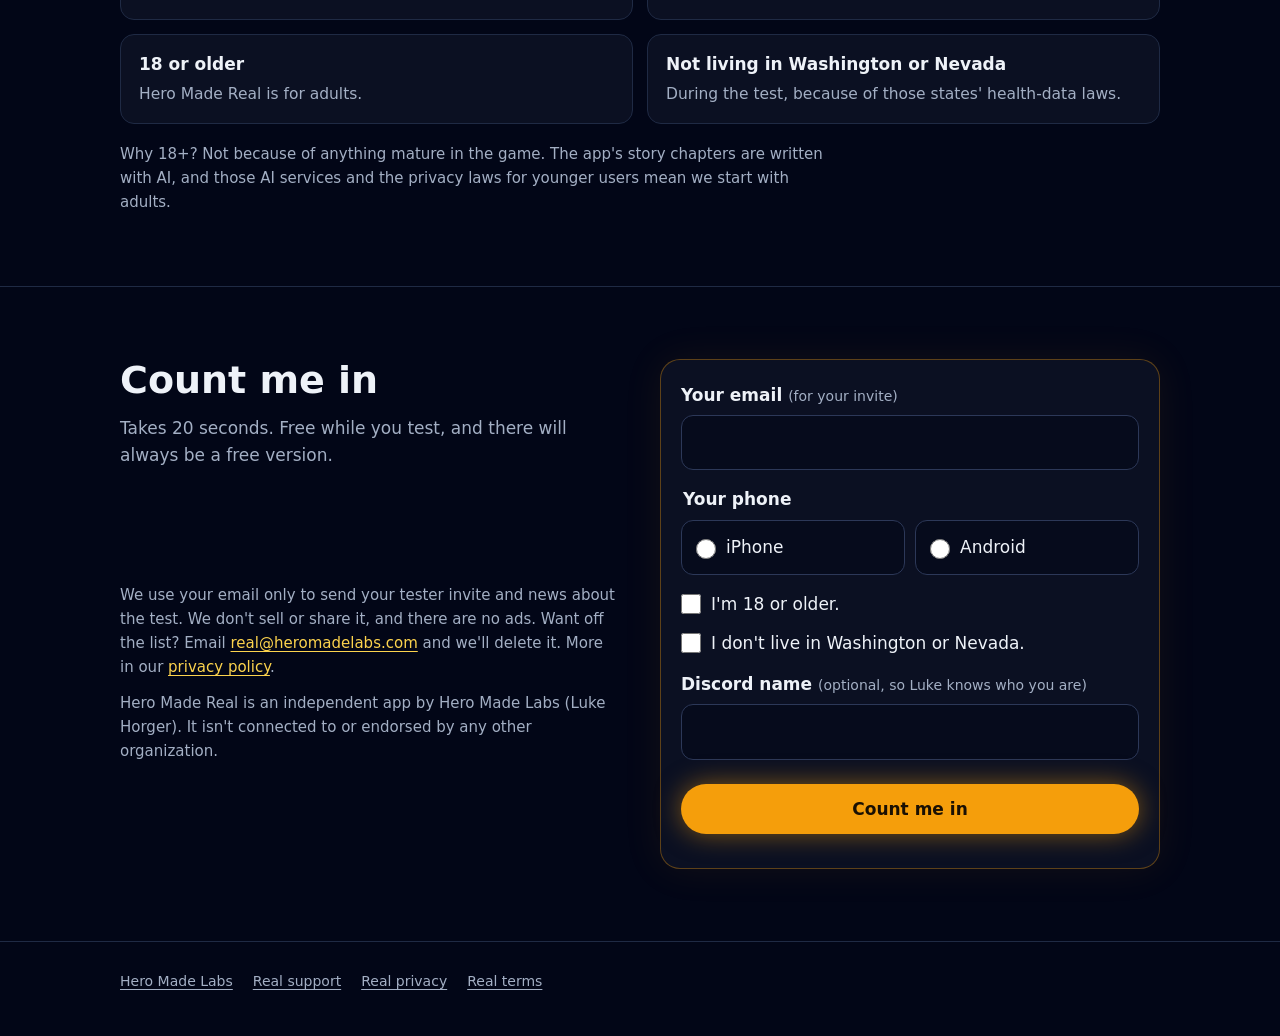
==== commit a99d9d27: "Real alpha page: how-it-works with check-in screen and Workout/Read strikes Co-Authored-By: Claude O" ====
--- a/real/alpha/index.html
+++ b/real/alpha/index.html
@@ -54,6 +54,15 @@
   .card p { margin: 0; color: var(--muted); font-size: 16px; }
   .num { color: var(--gold); font-weight: 800; margin-right: 6px; }
 
+  .flow { display: grid; gap: 22px; }
+  .flow-row { display: grid; grid-template-columns: 1fr 1fr; gap: 28px; align-items: center; background: var(--panel); border: 1px solid var(--line); border-radius: 20px; padding: 24px; }
+  .flow-row.wide { grid-template-columns: 1fr 1.6fr; }
+  .flow-text h3 { margin: 0 0 8px; font-size: 22px; line-height: 1.25; }
+  .flow-text p { margin: 0; color: var(--muted); }
+  .flow img { width: 100%; height: auto; display: block; border-radius: 14px; }
+  .flow img.phone { max-width: 260px; max-height: 460px; object-fit: cover; object-position: top; justify-self: center; border: 1px solid #2c3858; border-radius: 22px; }
+  .flow img.story { max-width: 340px; aspect-ratio: 4 / 5; object-fit: cover; justify-self: center; }
+  .pair { display: grid; gap: 12px; }
   .facts { list-style: none; padding: 0; margin: 0; display: grid; grid-template-columns: repeat(2, 1fr); gap: 14px; }
   .facts li { background: var(--panel); border: 1px solid var(--line); border-radius: 14px; padding: 16px 18px; }
   .facts b { display: block; font-size: 17px; margin-bottom: 2px; }
@@ -93,7 +102,7 @@
     .hero .wrap { display: flex; flex-direction: column-reverse; gap: 26px; padding-top: 76px; padding-bottom: 44px; }
     .hero-shot { border-radius: 16px; }
     .pill { display: none; }
-    .steps { grid-template-columns: 1fr; }
+    .flow-row, .flow-row.wide { grid-template-columns: 1fr; gap: 18px; padding: 18px; }
     .card { display: grid; grid-template-columns: 112px 1fr; gap: 14px; align-items: center; padding: 14px; }
     .card img { margin: 0; aspect-ratio: 1 / 1; }
     .facts { grid-template-columns: 1fr; }
@@ -125,7 +134,7 @@
       </div>
       <picture>
         <source media="(max-width: 760px)" srcset="img/hero-lift-tall.jpg">
-        <img class="hero-shot" src="img/hero-lift-wide.jpg" alt="A person presses a barbell in a gym at sunrise; a gold thread of light carries the lift into their hero's overhead strike, which shatters an evil Hollow.">
+        <img class="hero-shot" src="img/hero-lift-wide.jpg" alt="A person presses a barbell overhead in a gym at dawn; a gold thread of light runs from the bar to their hero in a painted world, whose overhead strike cracks the glass face of a clawed, shadowy Hollow.">
       </picture>
     </div>
   </div>
@@ -134,18 +143,21 @@
     <div class="wrap">
       <h2>How it works</h2>
       <p class="lead">You live your week. Your hero lives it too.</p>
-      <div class="steps">
-        <div class="card">
-          <img src="img/battle-wide.jpg" alt="A hero and a pup face a Stonehide Troll at an old river ford." loading="lazy" style="object-position: 60% center">
-          <div><h3><span class="num">1</span>Do your habits</h3><p>The workout, the reading, the meditation. Whatever you're leveling up in real life.</p></div>
-        </div>
-        <div class="card">
-          <img src="img/story-ram.jpg" alt="A masked ram charges down a road." loading="lazy">
-          <div><h3><span class="num">2</span>Your hero fights</h3><p>Every habit you keep becomes a strike in your hero's battles.</p></div>
-        </div>
-        <div class="card">
-          <img src="img/story-road.jpg" alt="A long road through a fantasy land at dusk." loading="lazy">
-          <div><h3><span class="num">3</span>Your story grows</h3><p>Each week, the app can write you a new chapter of the story, with pictures, based on how your real week went.</p></div>
+      <div class="flow">
+        <div class="flow-row">
+          <div class="flow-text"><h3><span class="num">1</span>Do your habits</h3><p>The workout, the reading, the meditation. Check off what you did today, in whatever areas of life you're leveling up.</p></div>
+          <img class="phone" src="img/ui-checkin.jpg" width="700" height="1515" alt="The app's habit check-in screen with Workout and Read checked off and Study still to do." loading="lazy">
+        </div>
+        <div class="flow-row wide">
+          <div class="flow-text"><h3><span class="num">2</span>Your hero fights</h3><p>Every habit you keep becomes a blow in your hero's battle. Your workout is a Warrior's strike. Your reading is a Wizard's spell.</p></div>
+          <div class="pair">
+            <img src="img/warrior-workout.jpg" width="1200" height="644" alt="In the game, a Warrior's strike labeled WORKOUT hits a masked ram." loading="lazy">
+            <img src="img/wizard-read.jpg" width="1200" height="644" alt="In the game, a Wizard's frost bolt labeled READ hits a masked ram." loading="lazy">
+          </div>
+        </div>
+        <div class="flow-row">
+          <div class="flow-text"><h3><span class="num">3</span>Your story grows</h3><p>Each week, the app can write you a new chapter of the story, with pictures, based on how your real week went.</p></div>
+          <img class="story" src="img/story-road.jpg" alt="A long road through a fantasy land at dusk, where the story begins." loading="lazy">
         </div>
       </div>
     </div>
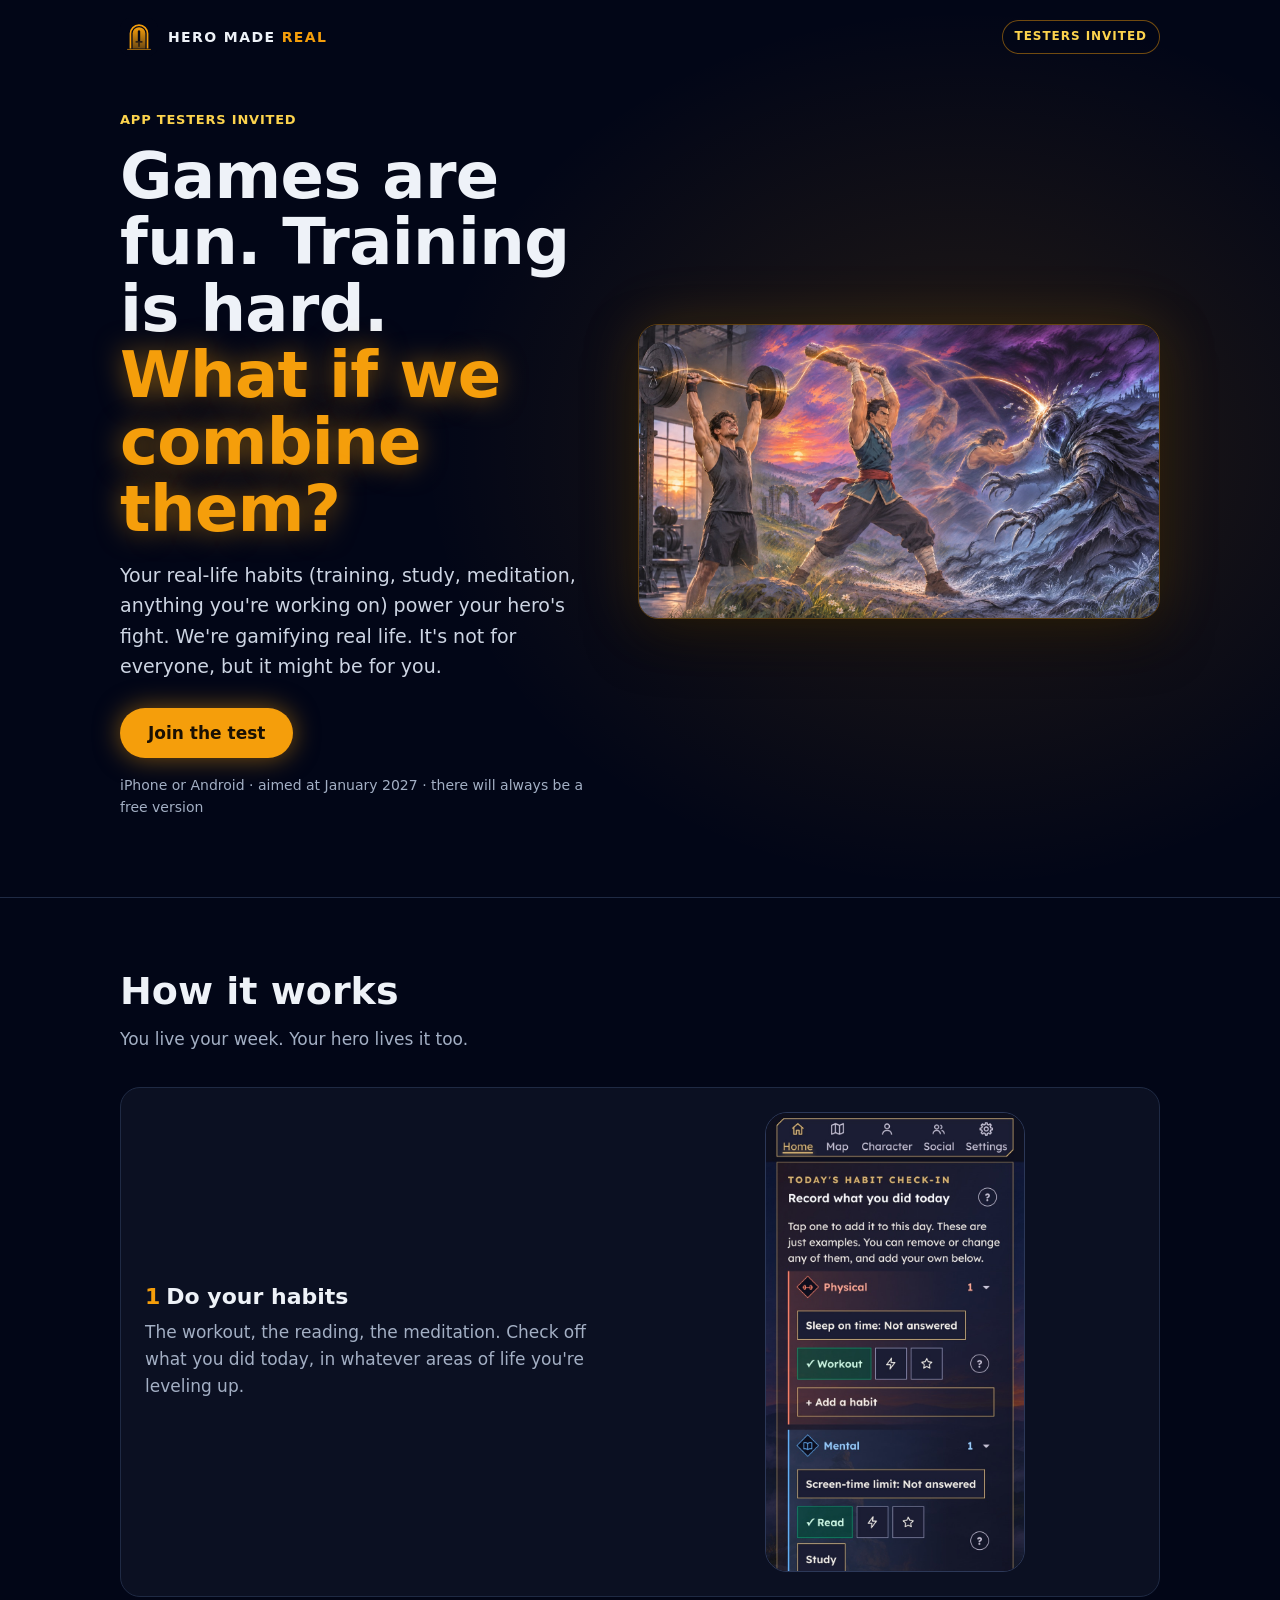
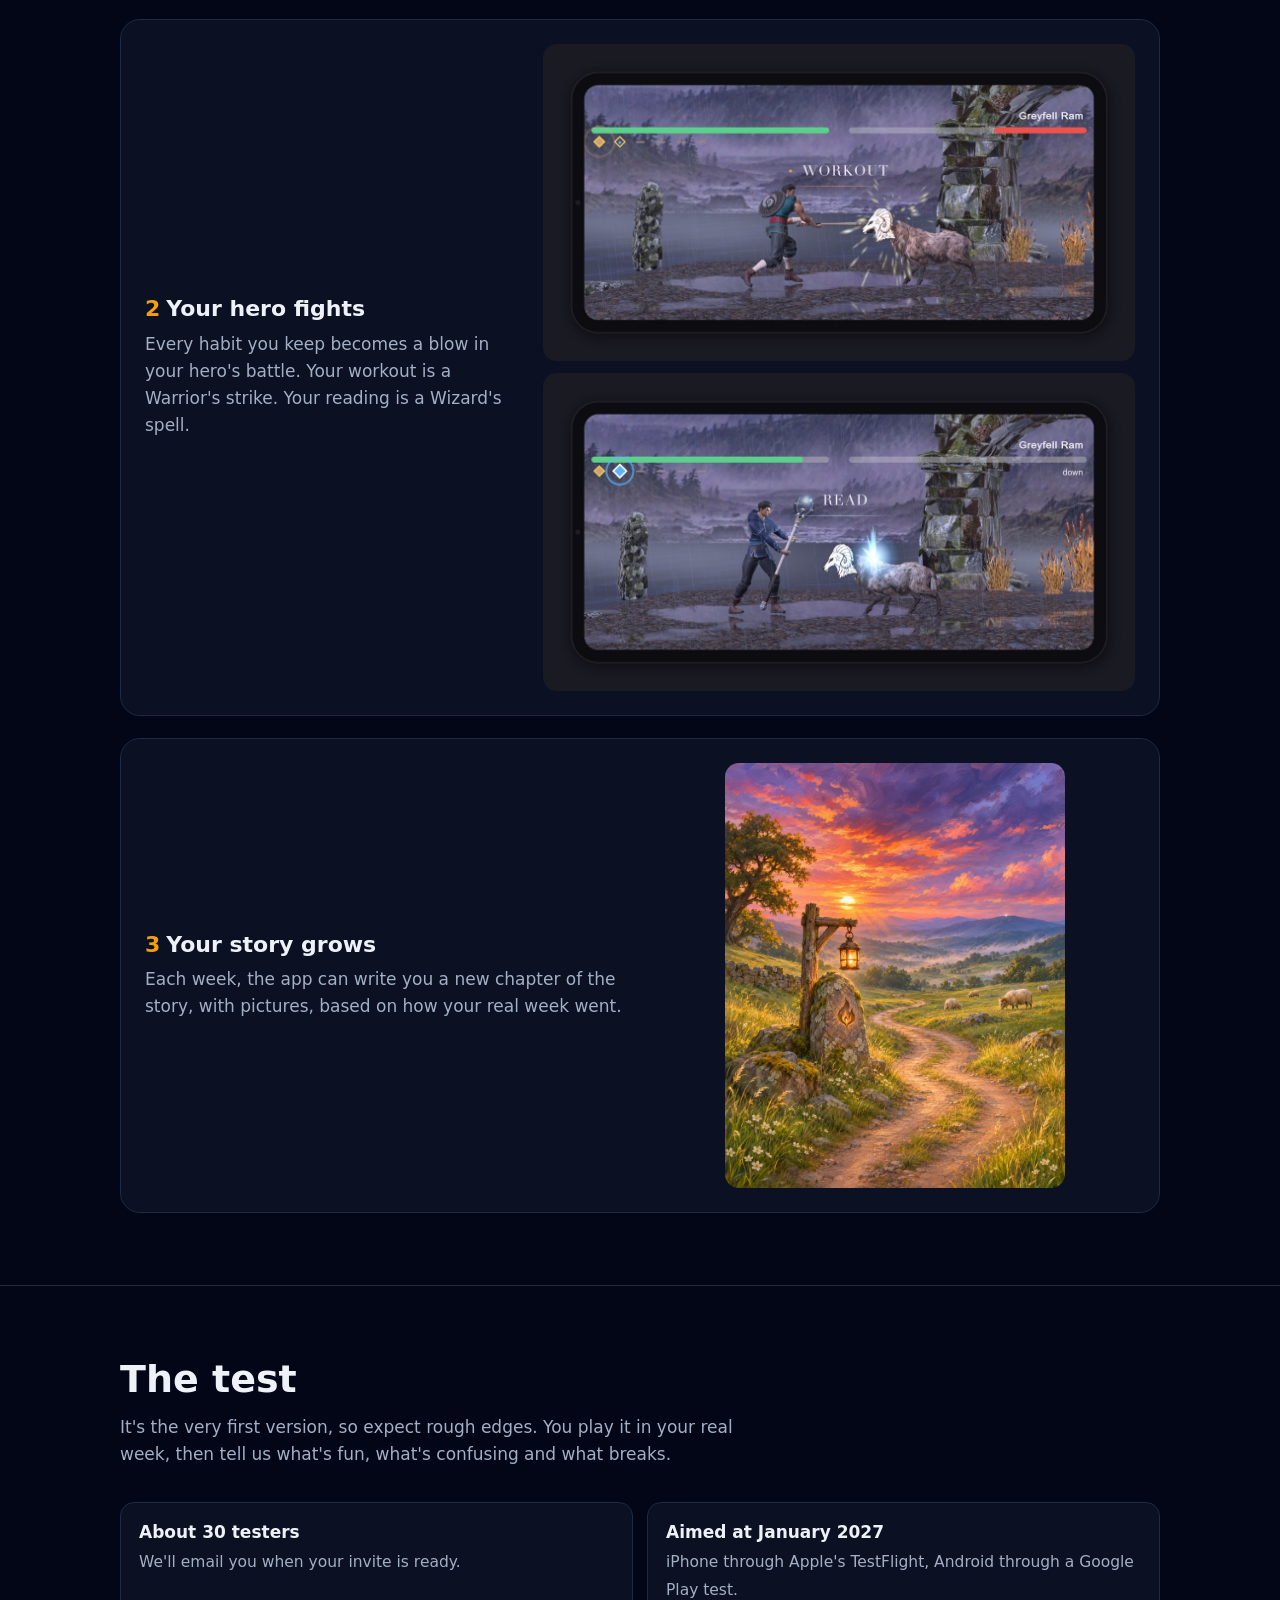
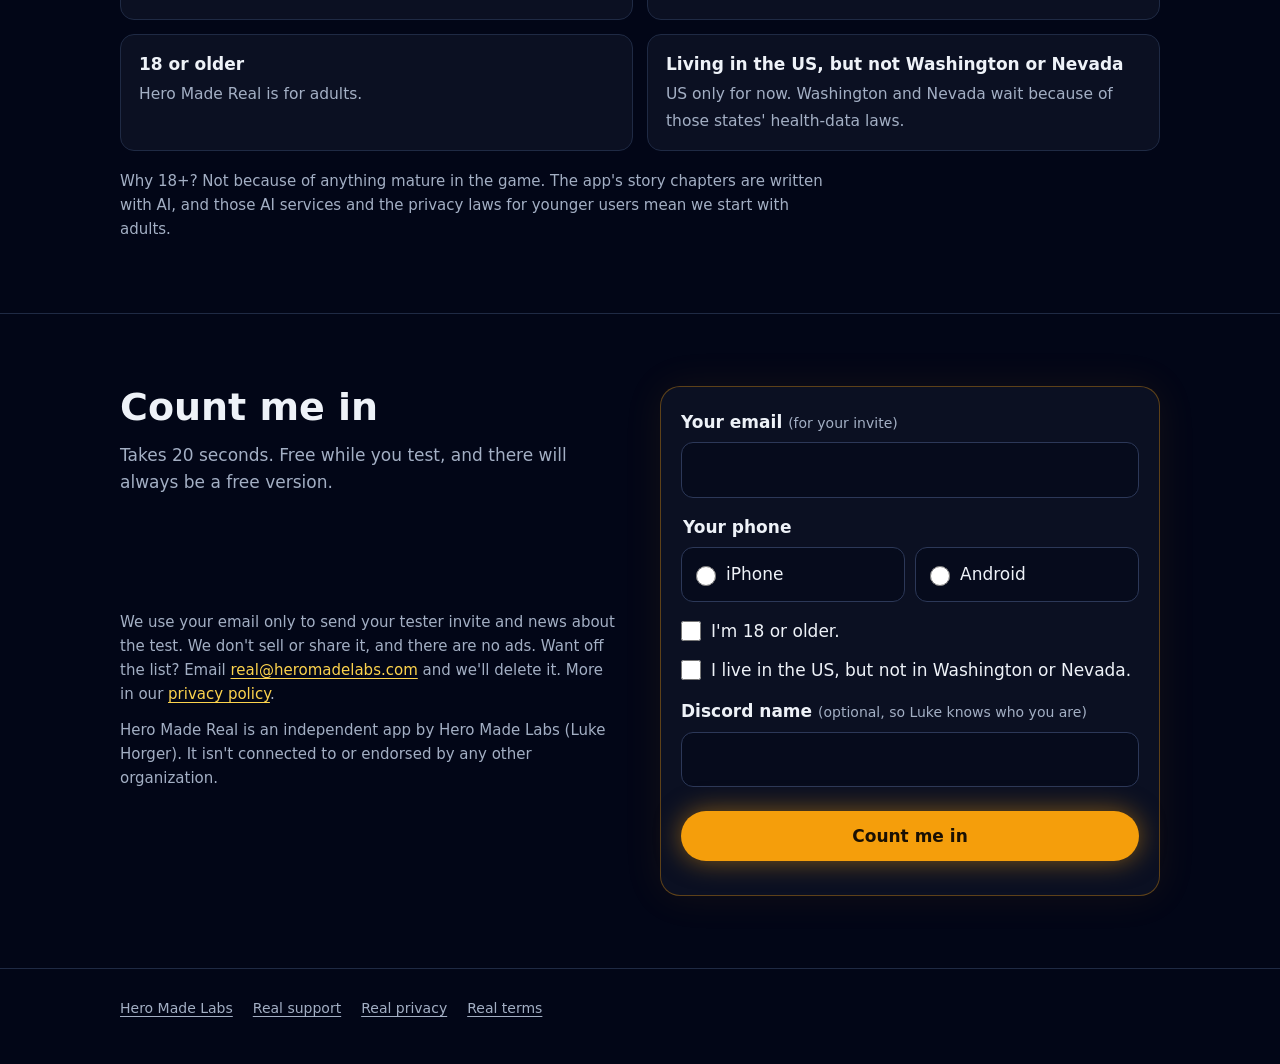
==== commit 4243e5cd: "Real alpha page: US only for now (Luke, 25 Nov) Co-Authored-By: Claude Opus 5.5 <noreply@anthropic.c" ====
--- a/real/alpha/index.html
+++ b/real/alpha/index.html
@@ -171,7 +171,7 @@
         <li><b>About 30 testers</b><span>We'll email you when your invite is ready.</span></li>
         <li><b>Aimed at January 2027</b><span>iPhone through Apple's TestFlight, Android through a Google Play test.</span></li>
         <li><b>18 or older</b><span>Hero Made Real is for adults.</span></li>
-        <li><b>Not living in Washington or Nevada</b><span>During the test, because of those states' health-data laws.</span></li>
+        <li><b>Living in the US, but not Washington or Nevada</b><span>US only for now. Washington and Nevada wait because of those states' health-data laws.</span></li>
       </ul>
       <p class="why">Why 18+? Not because of anything mature in the game. The app's story chapters are written with AI, and those AI services and the privacy laws for younger users mean we start with adults.</p>
     </div>
@@ -196,7 +196,7 @@
           </div>
         </fieldset>
         <label class="check"><input type="checkbox" name="adult" value="yes" required> <span>I'm 18 or older.</span></label>
-        <label class="check"><input type="checkbox" name="state" value="yes" required> <span>I don't live in Washington or Nevada.</span></label>
+        <label class="check"><input type="checkbox" name="state" value="yes" required> <span>I live in the US, but not in Washington or Nevada.</span></label>
         <div class="field" style="margin-top:14px">
           <label for="handle">Discord name <span class="hint">(optional, so Luke knows who you are)</span></label>
           <input id="handle" name="handle" type="text" maxlength="60" autocomplete="off">
@@ -240,7 +240,7 @@
     if (!/^[^\s@]+@[^\s@]+\.[^\s@]{2,}$/.test(email)) return fail("Please enter a valid email.", form.email);
     if (!device) return fail("Please pick iPhone or Android.");
     if (!form.adult.checked) return fail("The test is for adults 18 and older.", form.adult);
-    if (!form.state.checked) return fail("Sorry, testers can't live in Washington or Nevada during this test.", form.state);
+    if (!form.state.checked) return fail("Sorry, for now testers need to live in the US, outside Washington and Nevada.", form.state);
 
     var body = new URLSearchParams({
       email: email, device: device.value, adult: "yes", state: "yes",
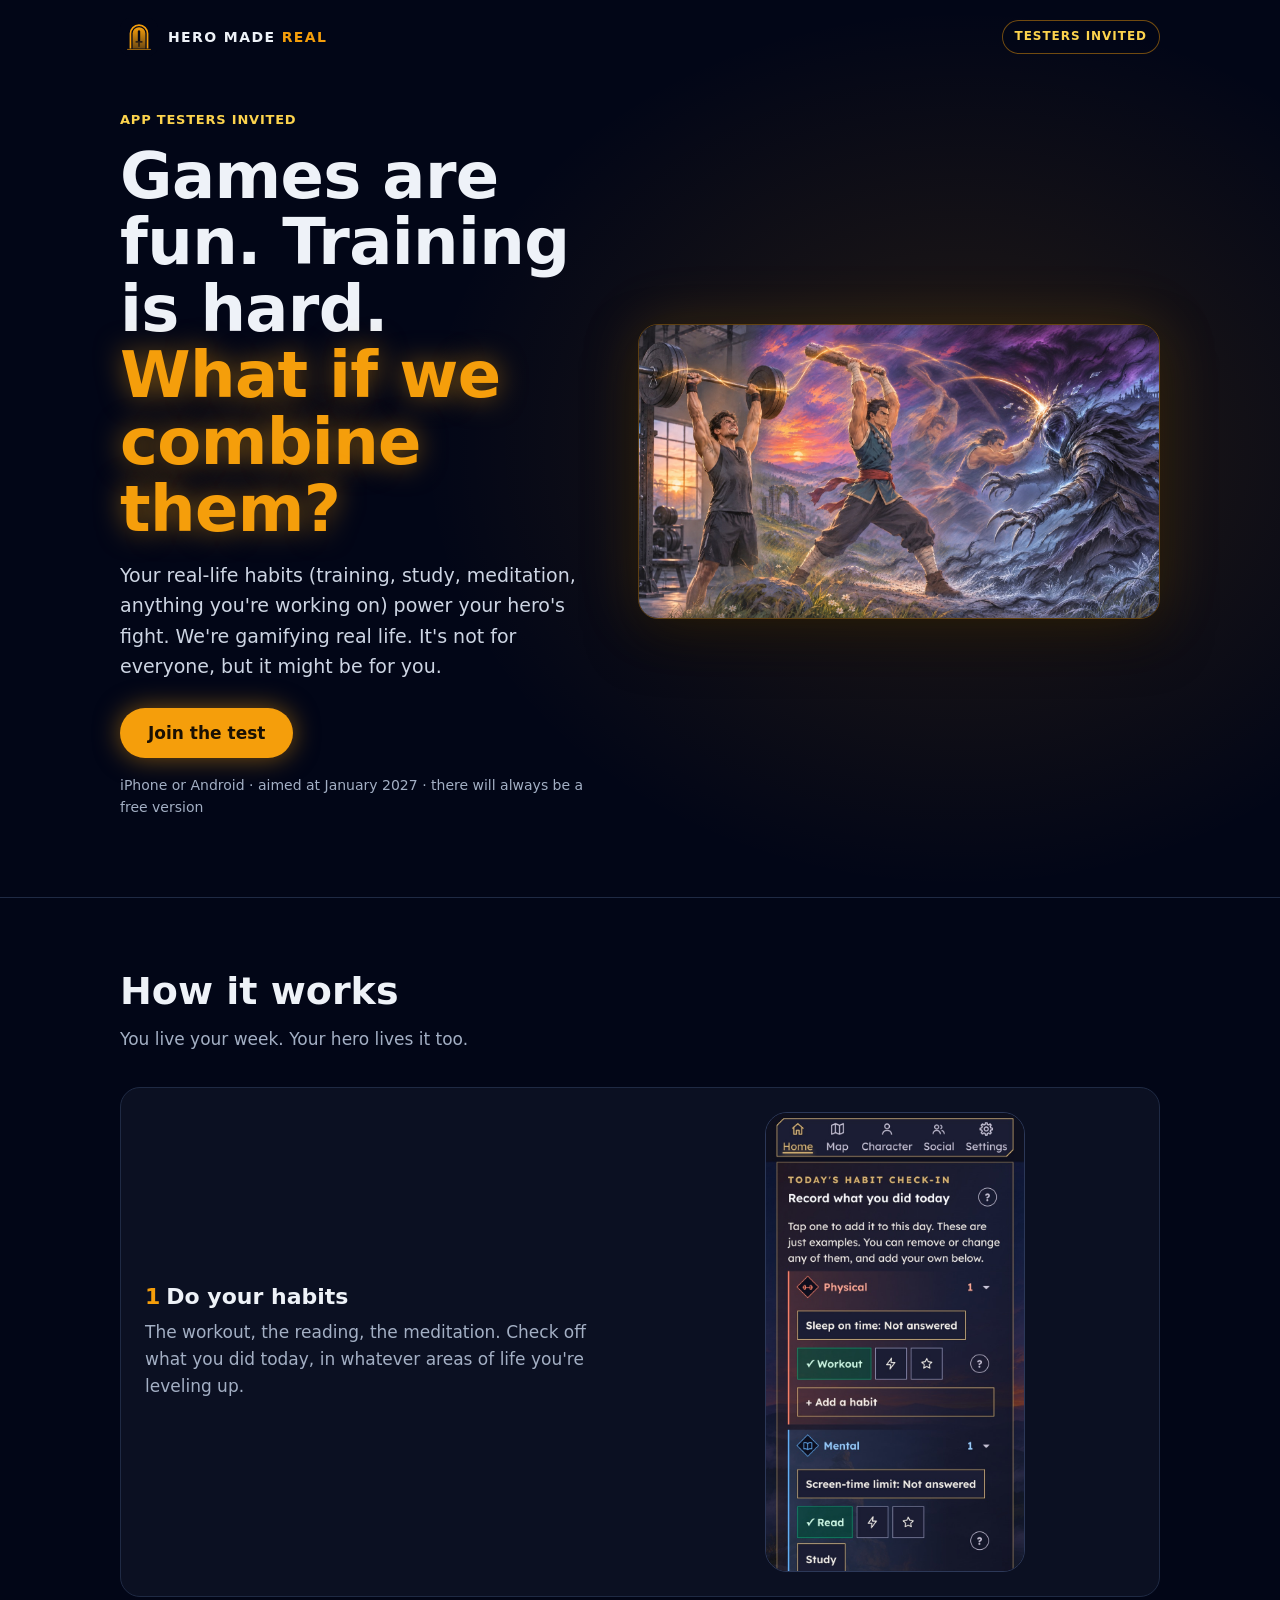
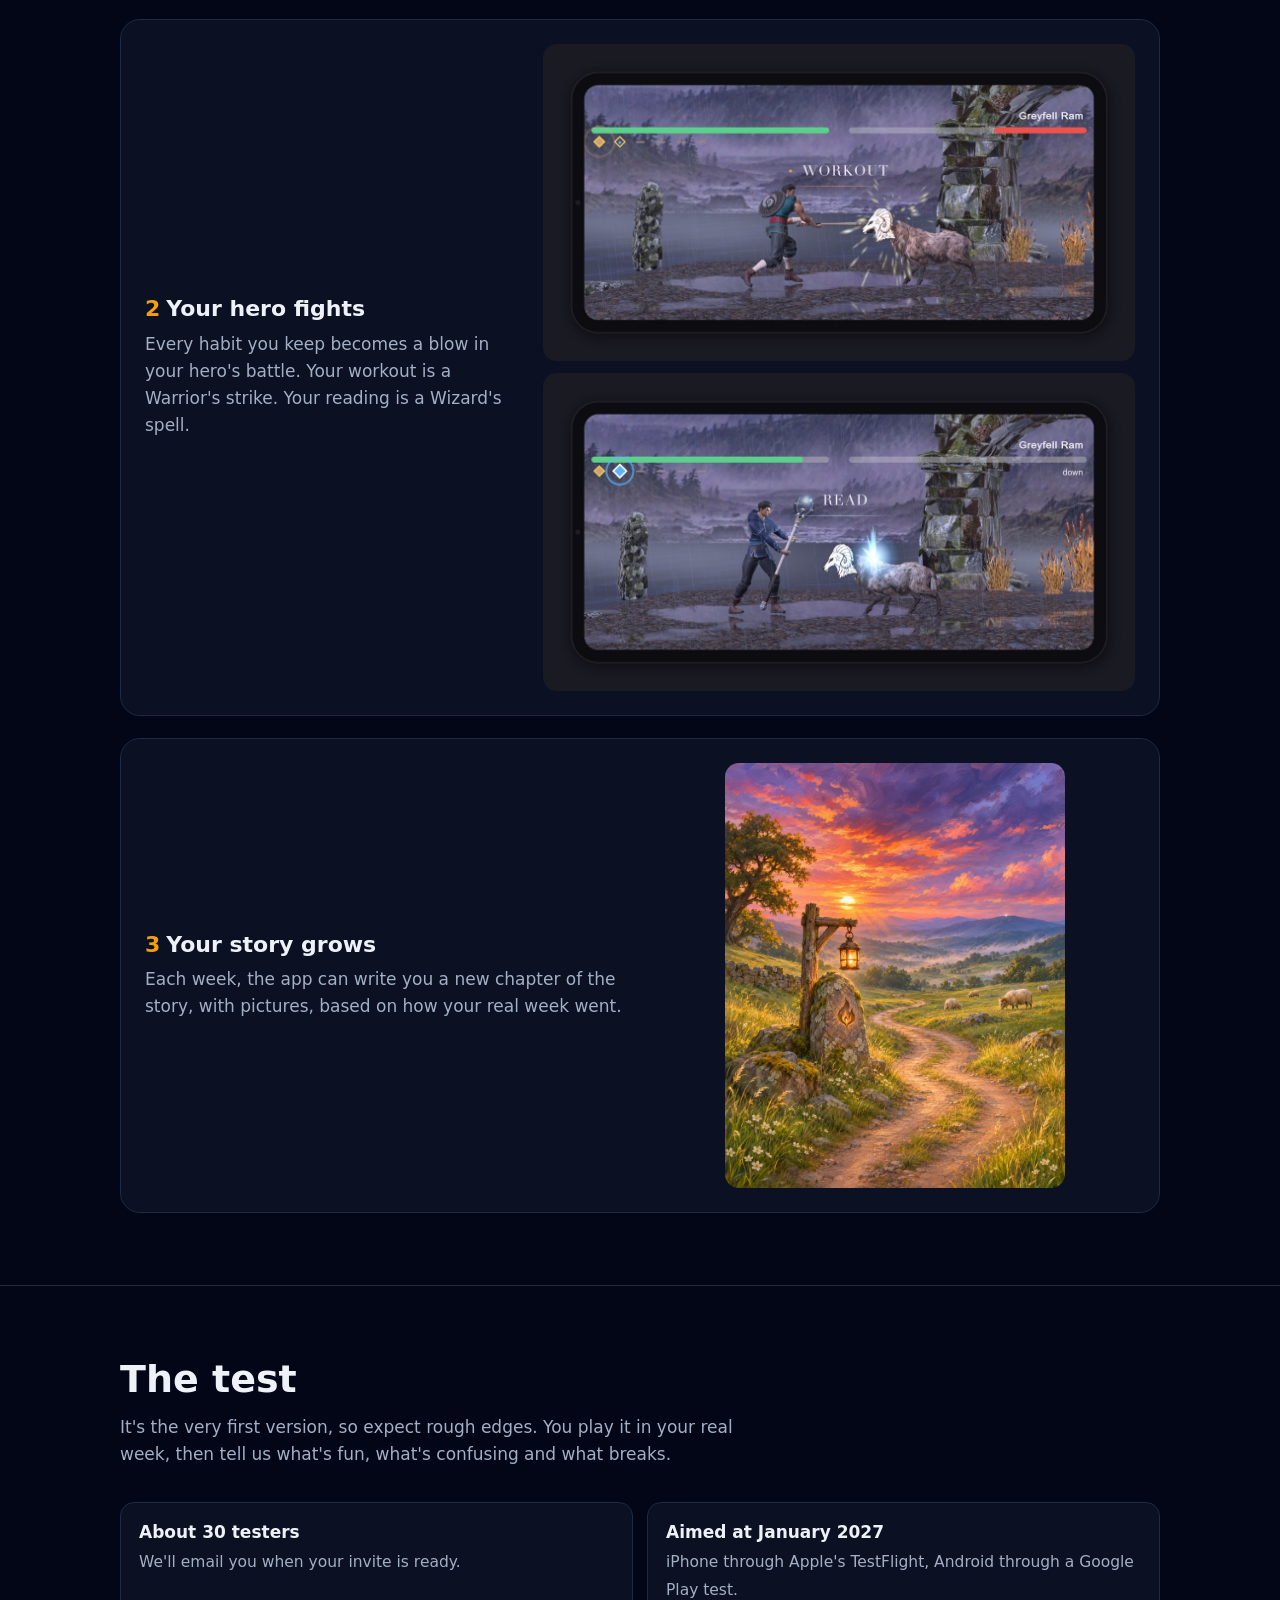
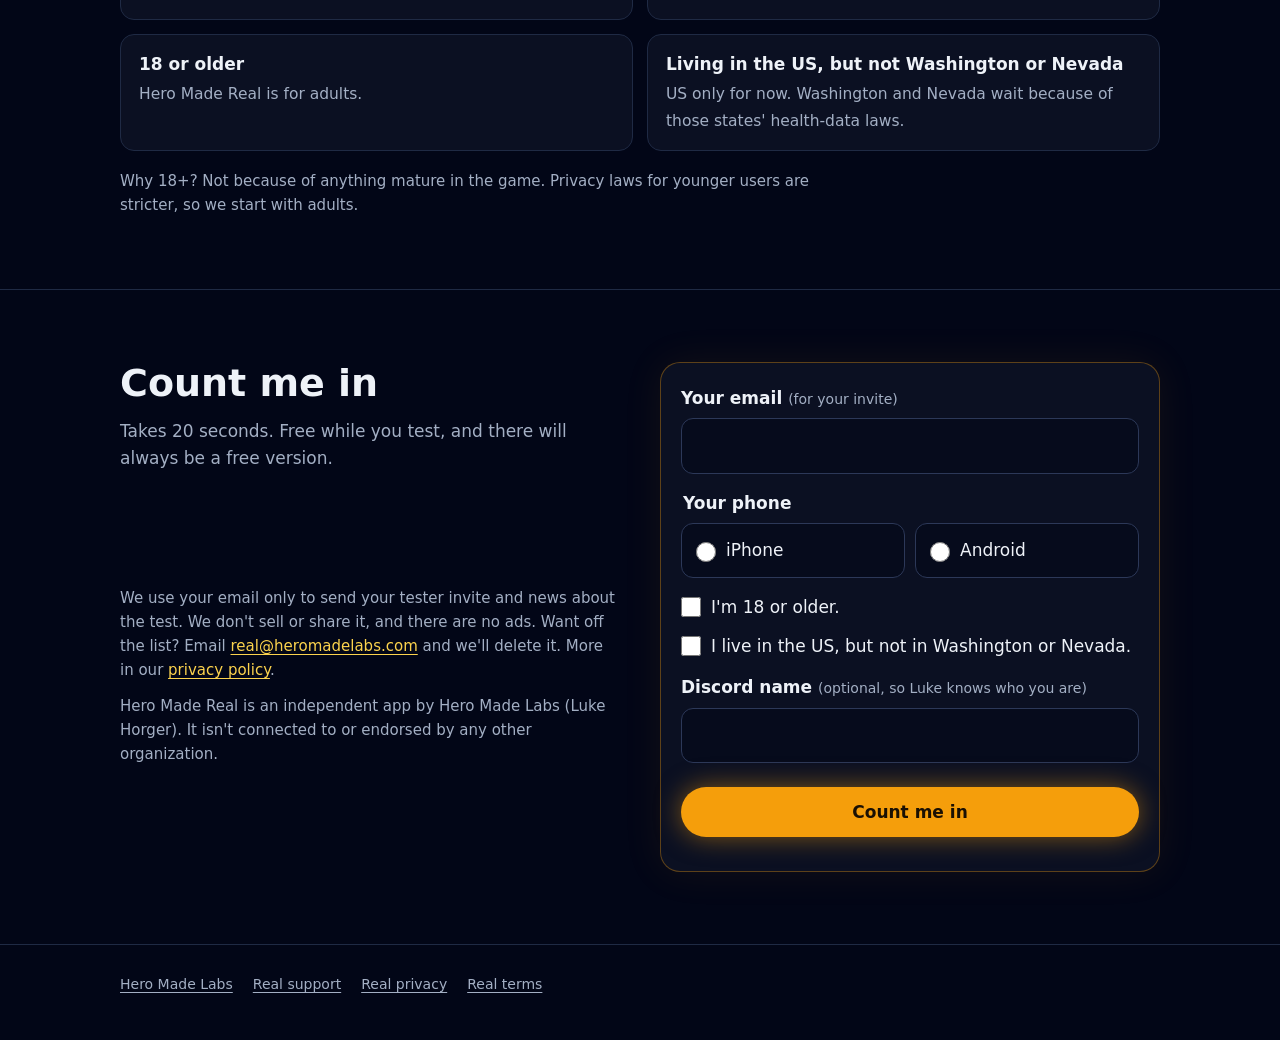
==== commit 875b8126: "Real alpha page: Why 18+ line without AI mention (Luke, 25 Nov) Co-Authored-By: Claude Opus 5.5 <nor" ====
--- a/real/alpha/index.html
+++ b/real/alpha/index.html
@@ -173,7 +173,7 @@
         <li><b>18 or older</b><span>Hero Made Real is for adults.</span></li>
         <li><b>Living in the US, but not Washington or Nevada</b><span>US only for now. Washington and Nevada wait because of those states' health-data laws.</span></li>
       </ul>
-      <p class="why">Why 18+? Not because of anything mature in the game. The app's story chapters are written with AI, and those AI services and the privacy laws for younger users mean we start with adults.</p>
+      <p class="why">Why 18+? Not because of anything mature in the game. Privacy laws for younger users are stricter, so we start with adults.</p>
     </div>
   </section>
 
